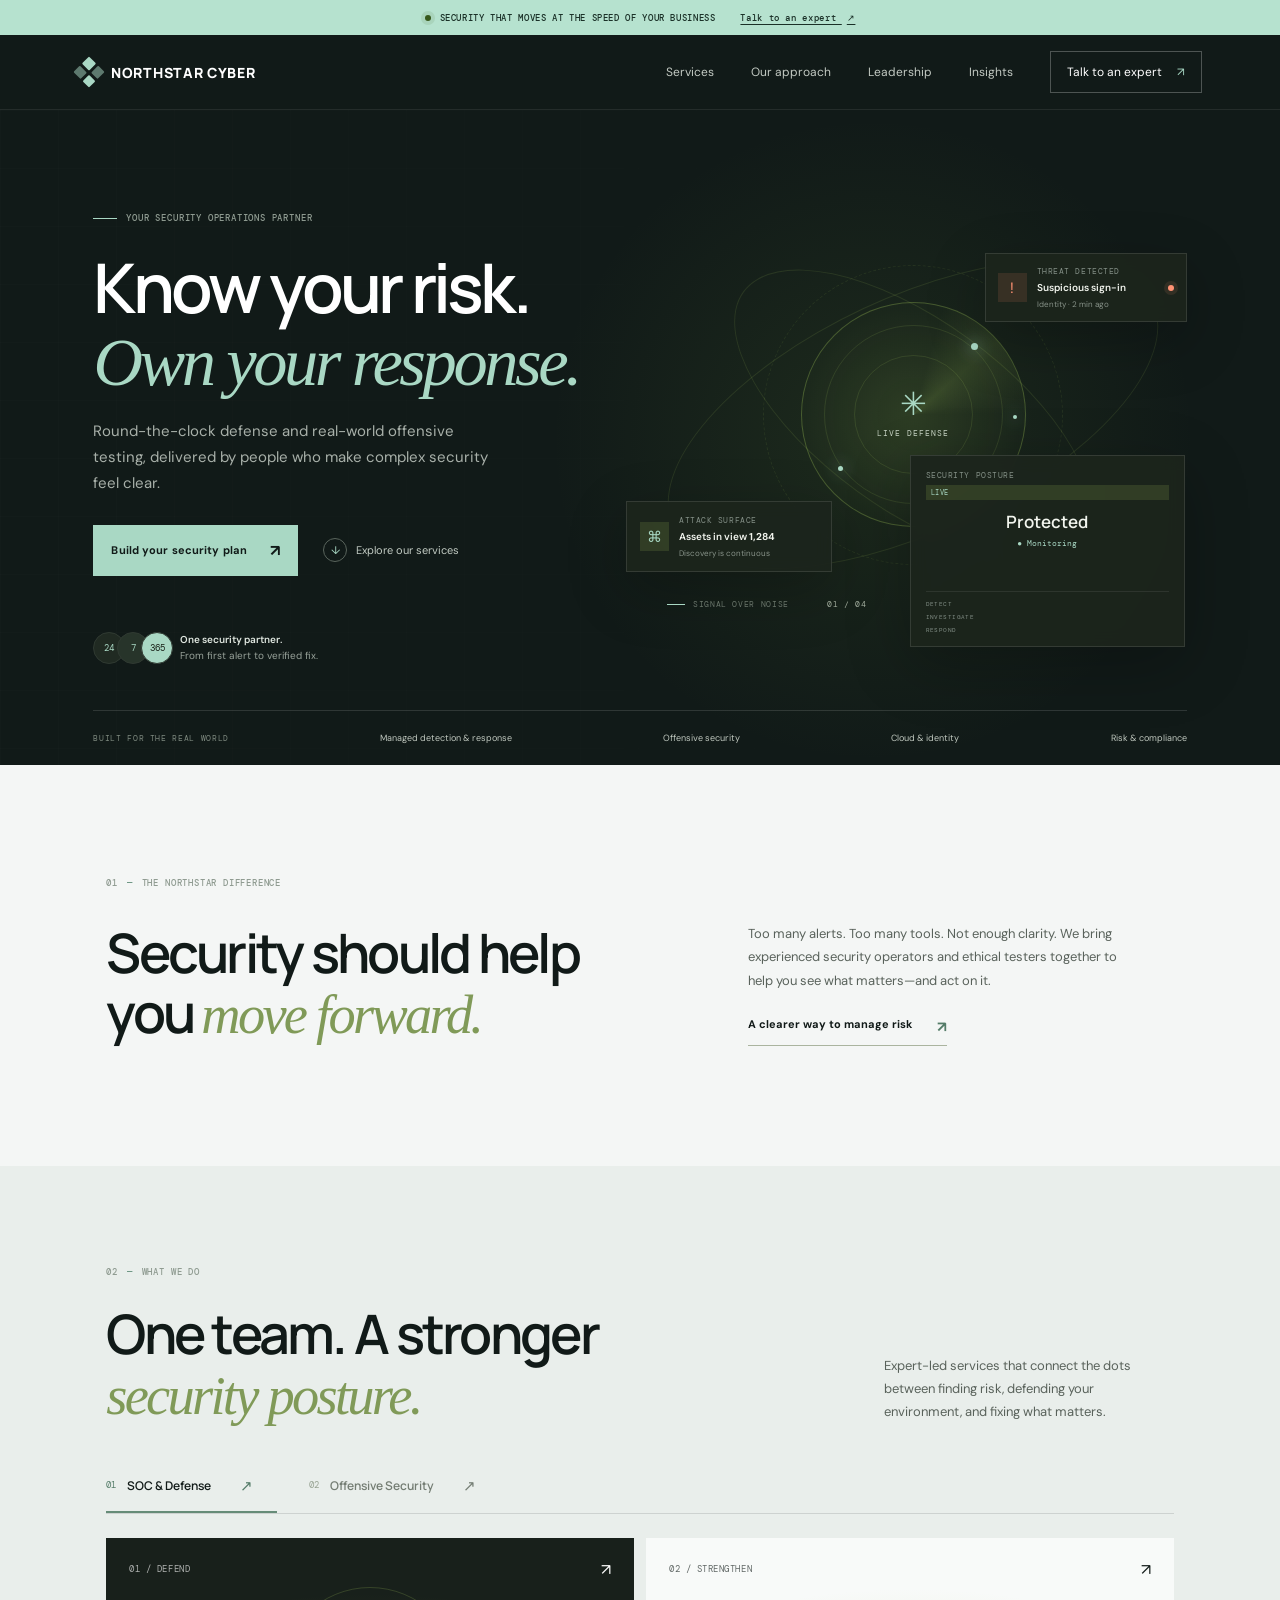
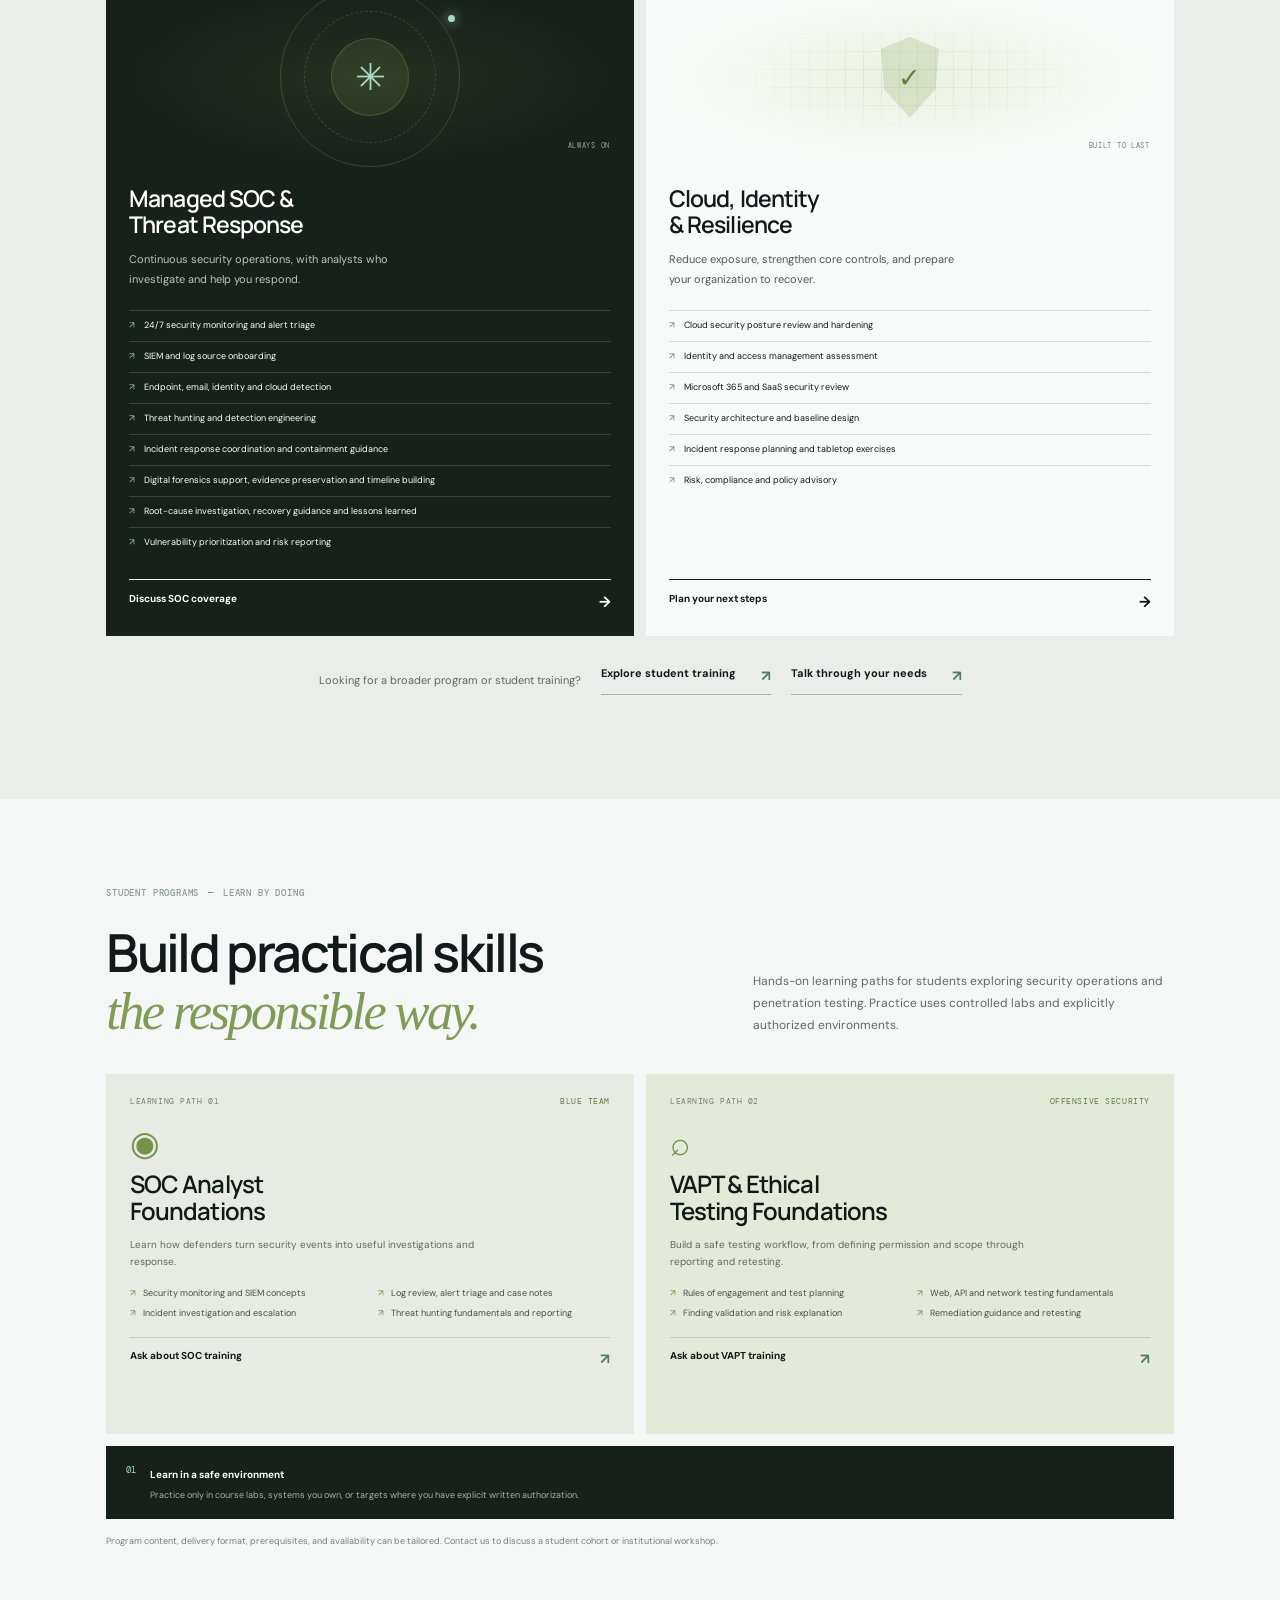
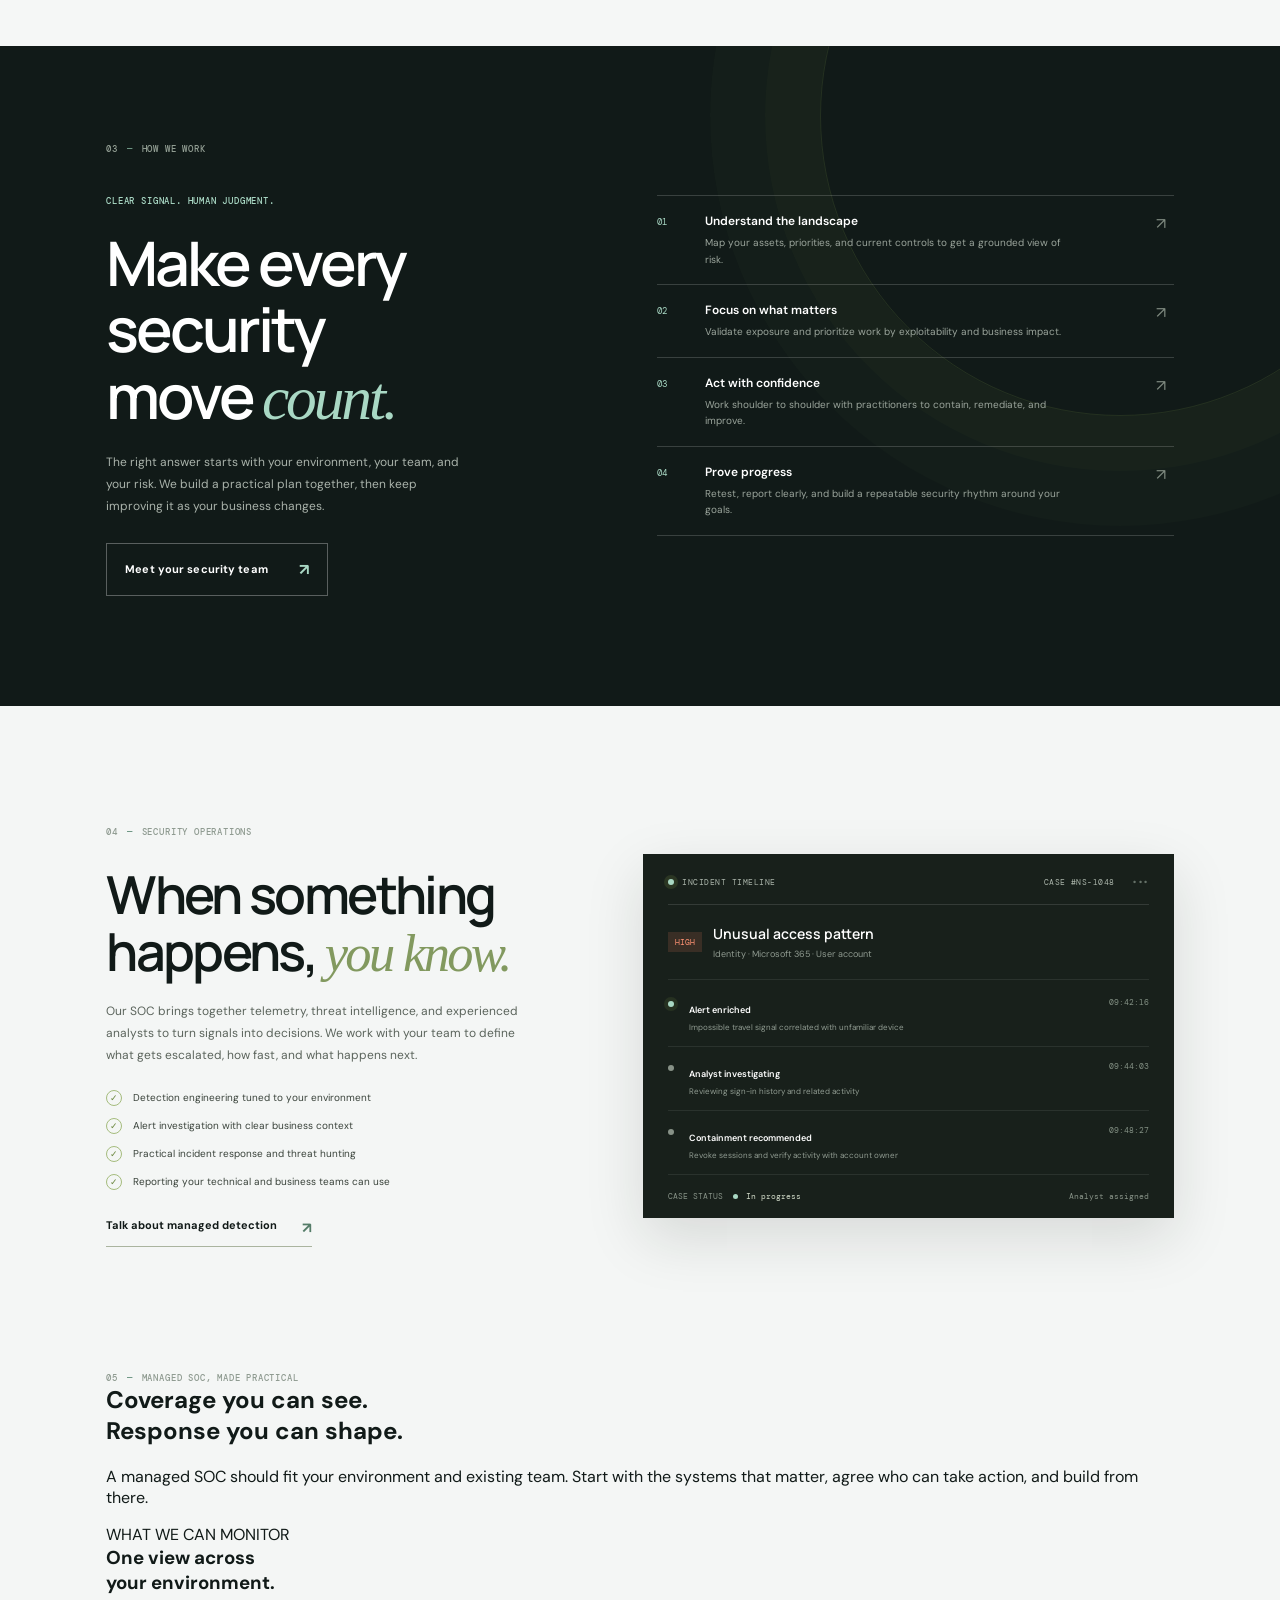
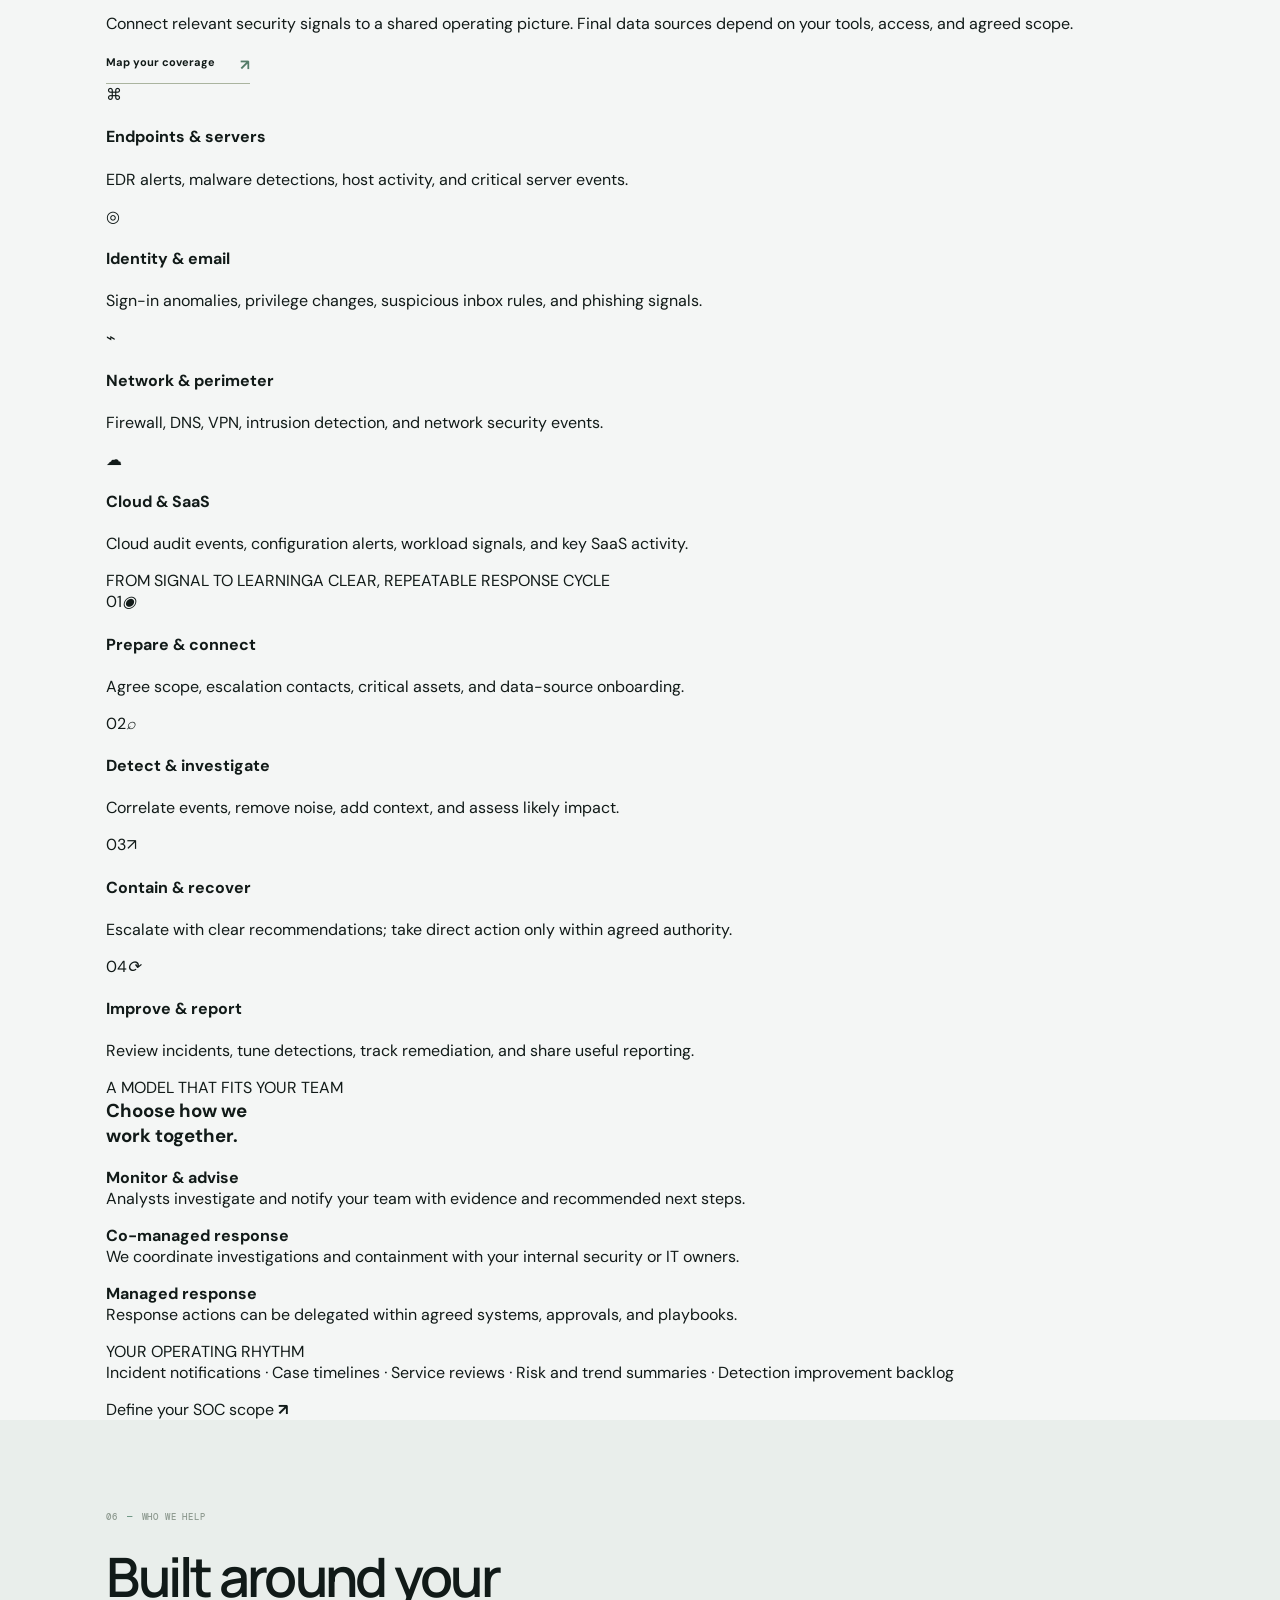
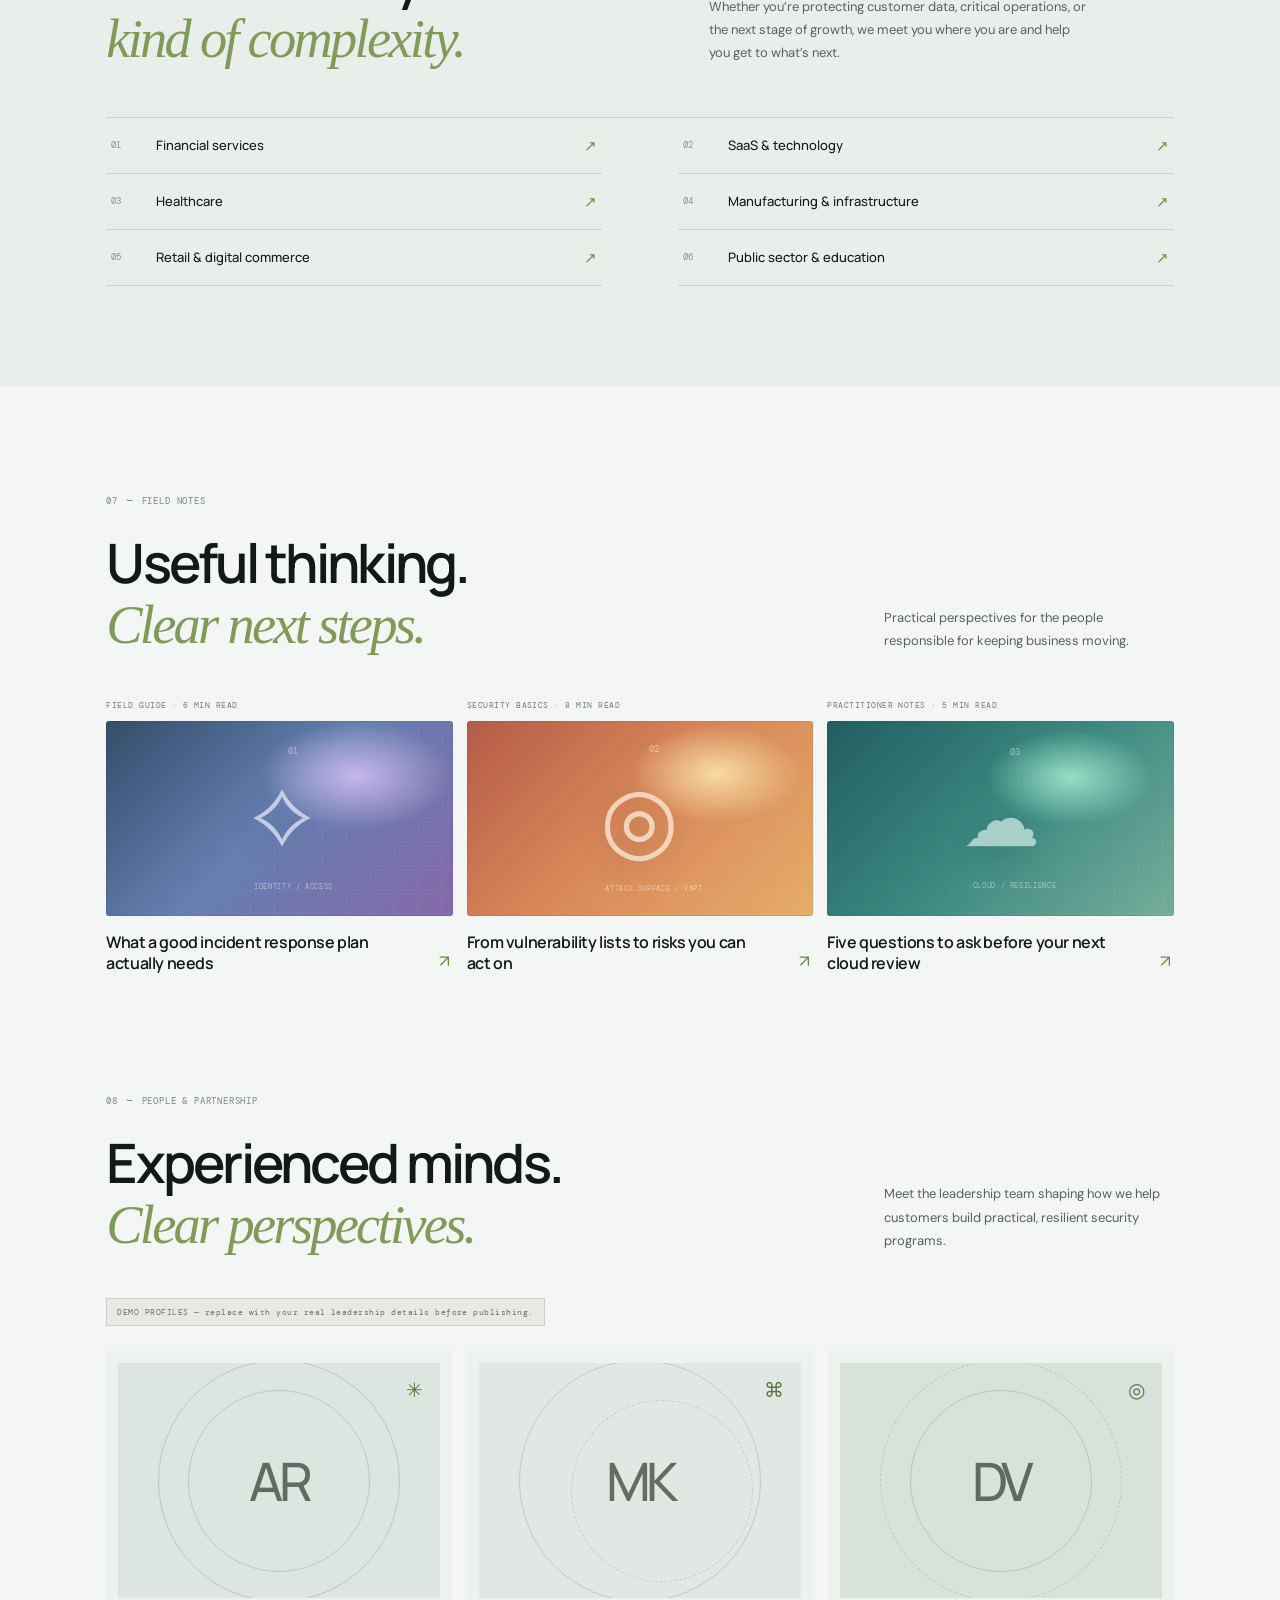
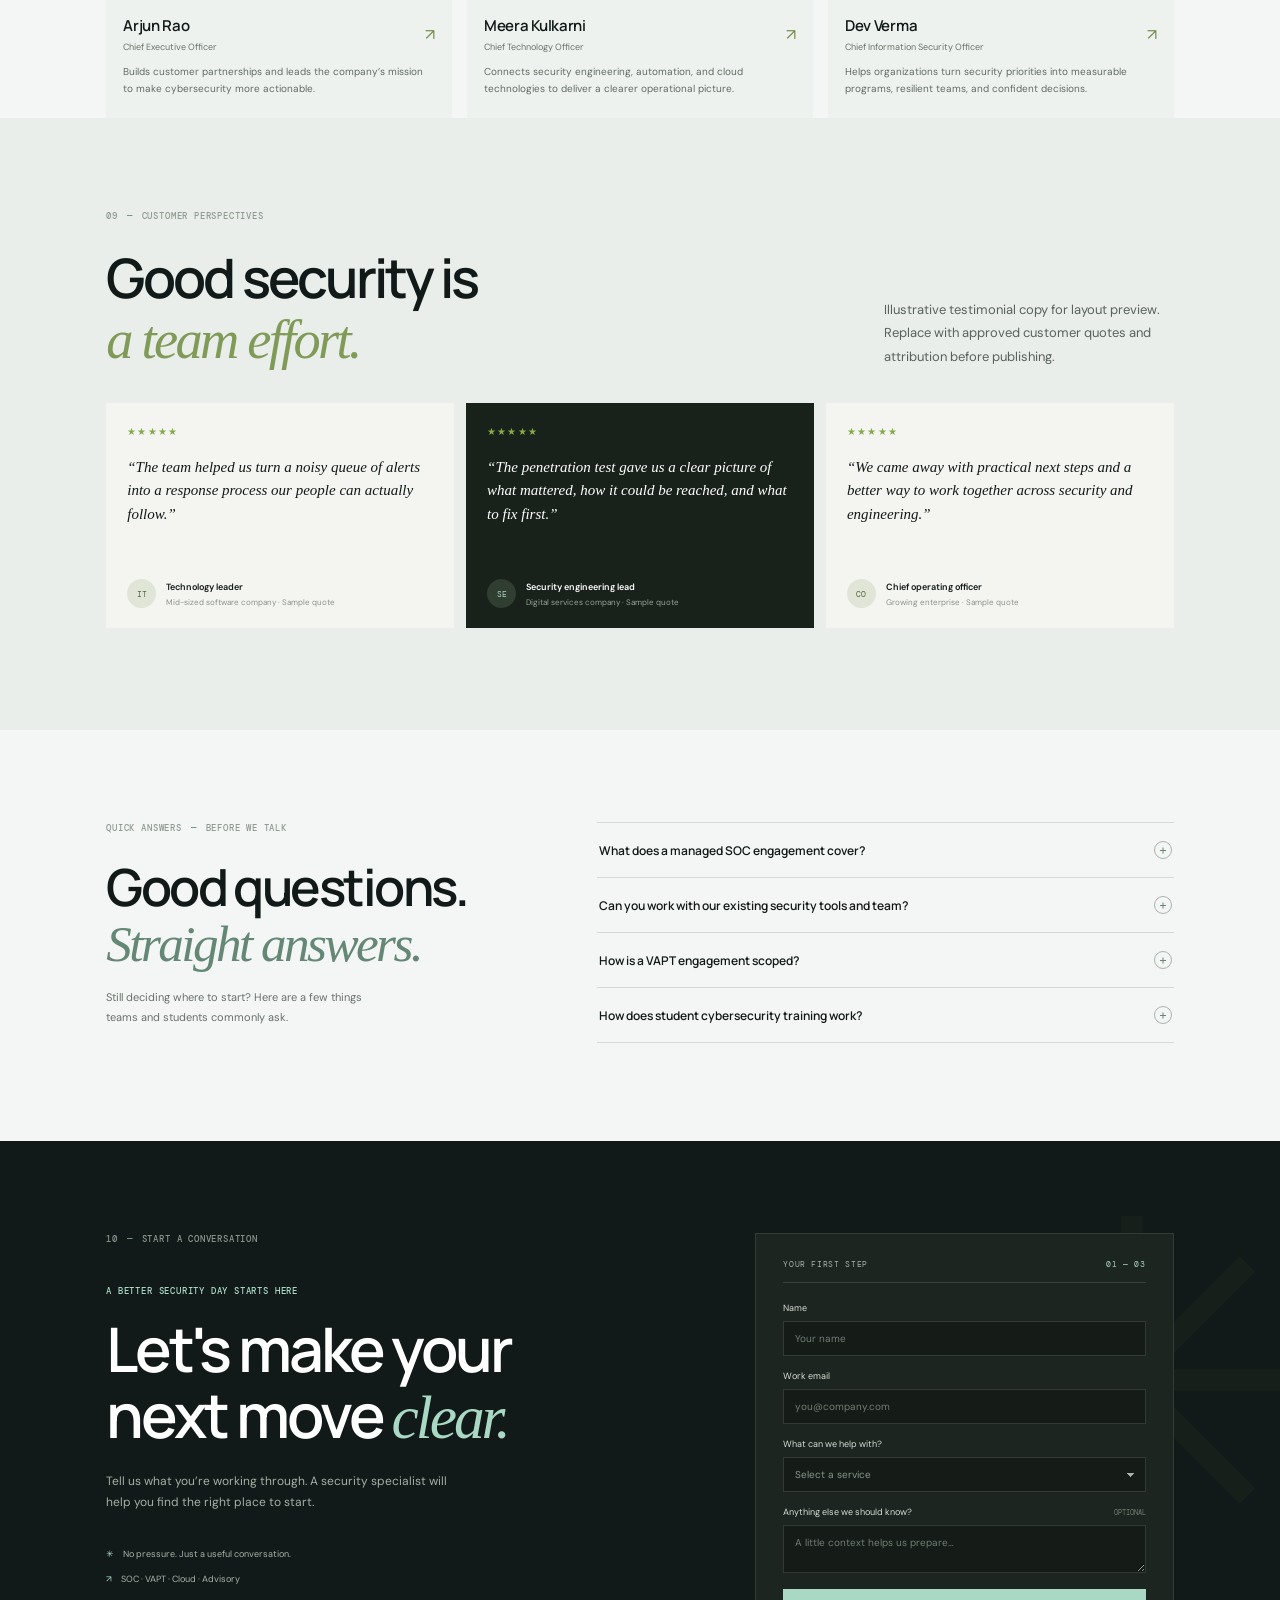
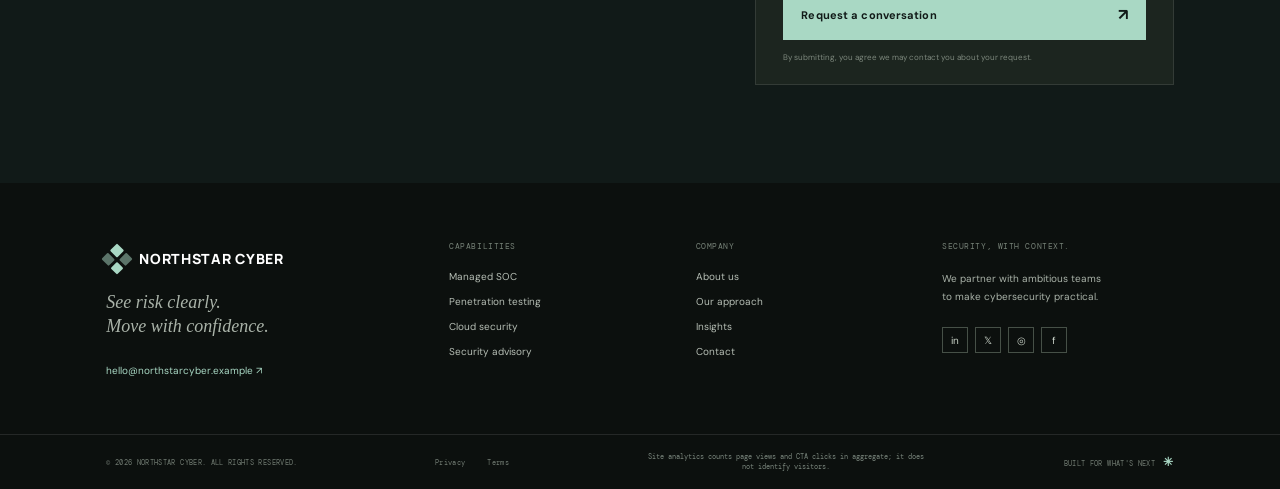
==== index.html @ 444f1671 "Add files via upload" ====
<!doctype html>
<html lang="en">
<head>
  <meta charset="utf-8" />
  <meta name="viewport" content="width=device-width, initial-scale=1" />
  <meta name="theme-color" content="#101513" />
  <meta name="description" content="Always-on security operations, expert-led penetration testing, and practical cyber resilience for ambitious teams." />
  <title>Northstar Cyber — See risk clearly. Move with confidence.</title>
  <link rel="preconnect" href="https://fonts.googleapis.com" />
  <link rel="preconnect" href="https://fonts.gstatic.com" crossorigin />
  <link href="https://fonts.googleapis.com/css2?family=DM+Mono:wght@400;500&family=DM+Sans:wght@400;500;600;700&family=Manrope:wght@400;500;600;700;800&display=swap" rel="stylesheet" />
  <link rel="stylesheet" href="styles.css" />
</head>
<body>
  <div class="announcement"><span class="pulse"></span> SECURITY THAT MOVES AT THE SPEED OF YOUR BUSINESS <a href="#contact">Talk to an expert <span>↗</span></a></div>
  <header class="site-header">
    <a class="brand" href="#top" aria-label="Northstar Cyber home"><span class="brand-mark"><i></i><i></i><i></i><i></i></span><span data-cms-brand>NORTHSTAR CYBER</span></a>
    <button class="menu-toggle" aria-label="Open navigation" aria-expanded="false"><span></span><span></span></button>
    <nav class="main-nav" aria-label="Main navigation">
      <a href="#services">Services</a><a href="#approach">Our approach</a><a href="#team">Leadership</a><a href="#insights">Insights</a>
      <a class="nav-cta" href="#contact">Talk to an expert <span>↗</span></a>
    </nav>
  </header>
  <main id="top">
    <section class="hero">
      <div class="hero-grid"></div><div class="hero-glow"></div>
      <div class="hero-copy">
        <p class="eyebrow"><span class="eyebrow-line"></span> YOUR SECURITY OPERATIONS PARTNER</p>
        <h1><span data-cms-line1>Know your risk.</span><br /><em data-cms-line2>Own your response.</em></h1>
        <p class="hero-lede" data-cms-hero-copy>Round-the-clock defense and real-world offensive testing, delivered by people who make complex security feel clear.</p>
        <div class="hero-actions"><a class="button button-lime" href="#contact">Build your security plan <span>↗</span></a><a class="text-link" href="#services"><span class="play">↓</span> Explore our services</a></div>
        <div class="hero-proof"><div class="proof-avatars"><span>24</span><span>7</span><span>365</span></div><p><b>One security partner.</b><br />From first alert to verified fix.</p></div>
      </div>
      <div class="hero-visual" aria-label="Illustration of a security operations dashboard">
        <div class="orbit orbit-one"></div><div class="orbit orbit-two"></div><div class="orbit orbit-three"></div>
        <div class="radar-core"><div class="radar-sweep"></div><div class="radar-center"><span class="north-star">✳</span><small>LIVE DEFENSE</small></div><i class="node node-a"></i><i class="node node-b"></i><i class="node node-c"></i></div>
        <div class="float-card alert-card"><span class="card-icon alert-icon">!</span><div><small>THREAT DETECTED</small><b>Suspicious sign-in</b><span class="muted">Identity · 2 min ago</span></div><span class="status-dot"></span></div>
        <div class="float-card asset-card"><span class="card-icon asset-icon">⌘</span><div><small>ATTACK SURFACE</small><b>Assets in view <strong>1,284</strong></b><span class="muted">Discovery is continuous</span></div></div>
        <div class="float-card monitor-card"><div class="monitor-top"><small>SECURITY POSTURE</small><span>LIVE</span></div><div class="monitor-score"><strong>Protected</strong><span>● Monitoring</span></div><div class="waveform"><i></i><i></i><i></i><i></i><i></i><i></i><i></i><i></i><i></i><i></i><i></i><i></i><i></i><i></i><i></i><i></i><i></i><i></i><i></i><i></i><i></i><i></i><i></i><i></i><i></i><i></i><i></i><i></i><i></i><i></i><i></i><i></i><i></i><i></i><i></i><i></i><i></i><i></i></div><div class="monitor-foot"><span>DETECT</span><span>INVESTIGATE</span><span>RESPOND</span></div></div>
        <div class="visual-label"><span class="label-line"></span> SIGNAL OVER NOISE <span>01 / 04</span></div>
      </div>
      <div class="hero-bottom"><span>BUILT FOR THE REAL WORLD</span><span>Managed detection & response</span><span>Offensive security</span><span>Cloud & identity</span><span>Risk & compliance</span></div>
    </section>
    <section class="intro section-wrap" id="about">
      <div class="section-index">01 <span>—</span> THE NORTHSTAR DIFFERENCE</div>
      <div class="intro-content"><h2>Security should help<br />you <span>move forward.</span></h2><div class="intro-text"><p>Too many alerts. Too many tools. Not enough clarity. We bring experienced security operators and ethical testers together to help you see what matters—and act on it.</p><a class="arrow-link" href="#approach">A clearer way to manage risk <span>↗</span></a></div></div>
    </section>
    <section class="services section-wrap" id="services">
      <div class="section-heading"><div><div class="section-index">02 <span>—</span> WHAT WE DO</div><h2>One team. A stronger<br /><span>security posture.</span></h2></div><p>Expert-led services that connect the dots between finding risk, defending your environment, and fixing what matters.</p></div>
      <div class="service-tabs" role="tablist" aria-label="Security service categories"><button class="service-tab is-active" id="tab-soc" type="button" role="tab" aria-selected="true" aria-controls="service-grid" data-service-tab="soc"><span>01</span> SOC &amp; Defense <b>↗</b></button><button class="service-tab" id="tab-offensive" type="button" role="tab" aria-selected="false" aria-controls="service-grid" data-service-tab="offensive"><span>02</span> Offensive Security <b>↗</b></button></div>
      <div class="service-grid" id="service-grid" role="tabpanel" aria-labelledby="tab-soc" data-active="soc">
        <article class="service-card service-dark" data-service-category="soc"><div class="service-top"><span class="service-num">01 / DEFEND</span><span class="service-arrow">↗</span></div><div class="service-art art-soc"><div class="art-ring ring1"></div><div class="art-ring ring2"></div><div class="art-ring ring3"></div><span class="art-cross">✳</span><span class="art-point"></span><span class="art-tag">ALWAYS ON</span></div><h3>Managed SOC &<br />Threat Response</h3><p data-cms-soc-summary>Continuous security operations, with analysts who investigate and help you respond.</p><ul class="service-list" id="soc-service-list"><li>24/7 security monitoring and alert triage</li><li>SIEM and log source onboarding</li><li>Endpoint, email, identity and cloud detection</li><li>Threat hunting and detection engineering</li><li>Incident response coordination and containment guidance</li><li>Digital forensics support, evidence preservation and timeline building</li><li>Root-cause investigation, recovery guidance and lessons learned</li><li>Vulnerability prioritization and risk reporting</li></ul><a href="#contact" class="card-link">Discuss SOC coverage <span>→</span></a></article>
        <article class="service-card service-lime" data-service-category="offensive"><div class="service-top"><span class="service-num">01 / CHALLENGE</span><span class="service-arrow">↗</span></div><div class="service-art art-vapt"><div class="target target1"></div><div class="target target2"></div><div class="target target3"></div><span class="scan-line"></span><span class="art-tag">PROVE THE PATH</span></div><h3>VAPT &<br />Offensive Security</h3><p>Find and validate exploitable weaknesses, then get clear remediation guidance.</p><ul class="service-list"><li>Web application and API penetration testing</li><li>Mobile application security testing</li><li>External and internal network testing</li><li>Cloud configuration and infrastructure testing</li><li>Red team and attack path exercises</li><li>Retesting and remediation validation</li></ul><a href="#contact" class="card-link">Scope a security test <span>→</span></a></article>
        <article class="service-card service-dark" data-service-category="offensive"><div class="service-top"><span class="service-num">02 / SIMULATE</span><span class="service-arrow">↗</span></div><div class="service-art art-soc"><div class="art-ring ring1"></div><div class="art-ring ring2"></div><div class="art-ring ring3"></div><span class="art-cross">⌕</span><span class="art-point"></span><span class="art-tag">FIND THE PATH</span></div><h3>Attack Surface &amp;<br />Adversary Simulation</h3><p>See what is exposed and test how an attacker could chain weaknesses across your environment.</p><ul class="service-list"><li>External attack surface discovery</li><li>Asset and exposure validation</li><li>Red team and adversary emulation exercises</li><li>Social engineering assessments by agreed scope</li><li>Attack path analysis and risk prioritization</li><li>Executive and technical readouts with retesting options</li></ul><a href="#contact" class="card-link">Plan an offensive engagement <span>→</span></a></article>
        <article class="service-card service-paper" data-service-category="soc"><div class="service-top"><span class="service-num">02 / STRENGTHEN</span><span class="service-arrow">↗</span></div><div class="service-art art-cloud"><div class="cloud-grid"></div><div class="shield-shape"><span>✓</span></div><span class="art-tag">BUILT TO LAST</span></div><h3>Cloud, Identity<br />& Resilience</h3><p>Reduce exposure, strengthen core controls, and prepare your organization to recover.</p><ul class="service-list"><li>Cloud security posture review and hardening</li><li>Identity and access management assessment</li><li>Microsoft 365 and SaaS security review</li><li>Security architecture and baseline design</li><li>Incident response planning and tabletop exercises</li><li>Risk, compliance and policy advisory</li></ul><a href="#contact" class="card-link">Plan your next steps <span>→</span></a></article>
      </div>
      <div class="services-more"><span>Looking for a broader program or student training?</span><a class="arrow-link" href="#training">Explore student training <span>↗</span></a><a class="arrow-link" href="#contact">Talk through your needs <span>↗</span></a></div>
    </section>
    <section class="student-training" id="training"><div class="section-wrap"><div class="training-heading"><div><div class="section-index">STUDENT PROGRAMS <span>—</span> LEARN BY DOING</div><h2>Build practical skills<br /><span>the responsible way.</span></h2></div><p data-cms-training-copy>Hands-on learning paths for students exploring security operations and penetration testing. Practice uses controlled labs and explicitly authorized environments.</p></div><div class="training-grid"><article class="training-card training-soc"><div class="training-kicker"><span>LEARNING PATH 01</span><b>BLUE TEAM</b></div><div class="training-symbol">◉</div><h3>SOC Analyst<br />Foundations</h3><p>Learn how defenders turn security events into useful investigations and response.</p><ul><li>Security monitoring and SIEM concepts</li><li>Log review, alert triage and case notes</li><li>Incident investigation and escalation</li><li>Threat hunting fundamentals and reporting</li></ul><a href="#contact" class="training-link">Ask about SOC training <span>↗</span></a></article><article class="training-card training-vapt"><div class="training-kicker"><span>LEARNING PATH 02</span><b>OFFENSIVE SECURITY</b></div><div class="training-symbol">⌕</div><h3>VAPT &amp; Ethical<br />Testing Foundations</h3><p>Build a safe testing workflow, from defining permission and scope through reporting and retesting.</p><ul><li>Rules of engagement and test planning</li><li>Web, API and network testing fundamentals</li><li>Finding validation and risk explanation</li><li>Remediation guidance and retesting</li></ul><a href="#contact" class="training-link">Ask about VAPT training <span>↗</span></a></article><div class="training-note"><span>01</span><div><b>Learn in a safe environment</b><p>Practice only in course labs, systems you own, or targets where you have explicit written authorization.</p></div></div></div><p class="training-disclaimer">Program content, delivery format, prerequisites, and availability can be tailored. Contact us to discuss a student cohort or institutional workshop.</p></div></section>
    <section class="approach" id="approach"><div class="approach-orb"></div><div class="approach-inner section-wrap"><div class="section-index">03 <span>—</span> HOW WE WORK</div><div class="approach-main"><div><p class="eyebrow eyebrow-lime">CLEAR SIGNAL. HUMAN JUDGMENT.</p><h2>Make every security<br />move <em>count.</em></h2><p class="approach-desc">The right answer starts with your environment, your team, and your risk. We build a practical plan together, then keep improving it as your business changes.</p><a class="button button-outline" href="#contact">Meet your security team <span>↗</span></a></div><div class="steps"><div class="step"><span>01</span><div><h3>Understand the landscape</h3><p>Map your assets, priorities, and current controls to get a grounded view of risk.</p></div><b>↗</b></div><div class="step"><span>02</span><div><h3>Focus on what matters</h3><p>Validate exposure and prioritize work by exploitability and business impact.</p></div><b>↗</b></div><div class="step"><span>03</span><div><h3>Act with confidence</h3><p>Work shoulder to shoulder with practitioners to contain, remediate, and improve.</p></div><b>↗</b></div><div class="step"><span>04</span><div><h3>Prove progress</h3><p>Retest, report clearly, and build a repeatable security rhythm around your goals.</p></div><b>↗</b></div></div></div></div></section>
    <section class="feature section-wrap"><div class="feature-copy"><div class="section-index">04 <span>—</span> SECURITY OPERATIONS</div><h2>When something<br />happens, <span>you know.</span></h2><p>Our SOC brings together telemetry, threat intelligence, and experienced analysts to turn signals into decisions. We work with your team to define what gets escalated, how fast, and what happens next.</p><ul class="check-list"><li><span>✓</span> Detection engineering tuned to your environment</li><li><span>✓</span> Alert investigation with clear business context</li><li><span>✓</span> Practical incident response and threat hunting</li><li><span>✓</span> Reporting your technical and business teams can use</li></ul><a class="arrow-link" href="#contact">Talk about managed detection <span>↗</span></a></div><div class="feature-panel"><div class="panel-header"><span><i class="live-dot"></i> INCIDENT TIMELINE</span><span>CASE #NS-1048 <b>•••</b></span></div><div class="incident-title"><span class="severity">HIGH</span><div><h3>Unusual access pattern</h3><p>Identity · Microsoft 365 · User account</p></div></div><div class="timeline"><div class="timeline-item"><span class="timeline-dot lime-dot"></span><div><b>Alert enriched</b><p>Impossible travel signal correlated with unfamiliar device</p></div><time>09:42:16</time></div><div class="timeline-item"><span class="timeline-dot"></span><div><b>Analyst investigating</b><p>Reviewing sign-in history and related activity</p></div><time>09:44:03</time></div><div class="timeline-item"><span class="timeline-dot"></span><div><b>Containment recommended</b><p>Revoke sessions and verify activity with account owner</p></div><time>09:48:27</time></div></div><div class="panel-footer"><span>CASE STATUS</span><b><i class="live-dot"></i> In progress</b><span class="panel-footer-right">Analyst assigned</span></div></div></section>
    <section class="soc-detail" id="managed-soc"><div class="section-wrap"><div class="soc-detail-head"><div><div class="section-index">05 <span>—</span> MANAGED SOC, MADE PRACTICAL</div><h2>Coverage you can see.<br /><span>Response you can shape.</span></h2></div><p>A managed SOC should fit your environment and existing team. Start with the systems that matter, agree who can take action, and build from there.</p></div>
      <div class="soc-coverage"><div class="coverage-intro"><span class="micro-label">WHAT WE CAN MONITOR</span><h3>One view across<br />your environment.</h3><p>Connect relevant security signals to a shared operating picture. Final data sources depend on your tools, access, and agreed scope.</p><a href="#contact" class="arrow-link">Map your coverage <span>↗</span></a></div><div class="coverage-grid"><article><span class="coverage-icon">⌘</span><h4>Endpoints & servers</h4><p>EDR alerts, malware detections, host activity, and critical server events.</p></article><article><span class="coverage-icon">◎</span><h4>Identity & email</h4><p>Sign-in anomalies, privilege changes, suspicious inbox rules, and phishing signals.</p></article><article><span class="coverage-icon">⌁</span><h4>Network & perimeter</h4><p>Firewall, DNS, VPN, intrusion detection, and network security events.</p></article><article><span class="coverage-icon">☁</span><h4>Cloud & SaaS</h4><p>Cloud audit events, configuration alerts, workload signals, and key SaaS activity.</p></article></div></div>
      <div class="soc-lifecycle"><div class="lifecycle-heading"><span class="micro-label">FROM SIGNAL TO LEARNING</span><span class="lifecycle-caption">A CLEAR, REPEATABLE RESPONSE CYCLE</span></div><div class="lifecycle-steps"><article><span>01</span><i>◉</i><h4>Prepare & connect</h4><p>Agree scope, escalation contacts, critical assets, and data-source onboarding.</p></article><article><span>02</span><i>⌕</i><h4>Detect & investigate</h4><p>Correlate events, remove noise, add context, and assess likely impact.</p></article><article><span>03</span><i>↗</i><h4>Contain & recover</h4><p>Escalate with clear recommendations; take direct action only within agreed authority.</p></article><article><span>04</span><i>⟳</i><h4>Improve & report</h4><p>Review incidents, tune detections, track remediation, and share useful reporting.</p></article></div></div>
      <div class="soc-engagement"><div><span class="micro-label">A MODEL THAT FITS YOUR TEAM</span><h3>Choose how we<br />work together.</h3></div><div class="engagement-options"><article><b>Monitor & advise</b><p>Analysts investigate and notify your team with evidence and recommended next steps.</p></article><article><b>Co-managed response</b><p>We coordinate investigations and containment with your internal security or IT owners.</p></article><article><b>Managed response</b><p>Response actions can be delegated within agreed systems, approvals, and playbooks.</p></article></div></div>
      <div class="soc-deliverables"><span>YOUR OPERATING RHYTHM</span><p>Incident notifications <i>·</i> Case timelines <i>·</i> Service reviews <i>·</i> Risk and trend summaries <i>·</i> Detection improvement backlog</p><a href="#contact">Define your SOC scope <b>↗</b></a></div>
    </div></section>
    <section class="industries"><div class="section-wrap industries-inner"><div><div class="section-index">06 <span>—</span> WHO WE HELP</div><h2>Built around your<br /><span>kind of complexity.</span></h2></div><p>Whether you’re protecting customer data, critical operations, or the next stage of growth, we meet you where you are and help you get to what’s next.</p><div class="industry-list"><div><span>01</span> Financial services <b>↗</b></div><div><span>02</span> SaaS & technology <b>↗</b></div><div><span>03</span> Healthcare <b>↗</b></div><div><span>04</span> Manufacturing & infrastructure <b>↗</b></div><div><span>05</span> Retail & digital commerce <b>↗</b></div><div><span>06</span> Public sector & education <b>↗</b></div></div></div></section>
    <section class="insights section-wrap" id="insights"><div class="section-heading"><div><div class="section-index">07 <span>—</span> FIELD NOTES</div><h2>Useful thinking.<br /><span>Clear next steps.</span></h2></div><p>Practical perspectives for the people responsible for keeping business moving.</p></div><div class="insight-grid"><a href="#contact" class="insight-card"><span class="insight-type">FIELD GUIDE · 6 MIN READ</span><div class="insight-visual visual-one"><span>01</span><div class="visual-lock">⌑</div><small>IDENTITY / ACCESS</small></div><h3>What a good incident response plan actually needs</h3><span class="insight-arrow">↗</span></a><a href="#contact" class="insight-card"><span class="insight-type">SECURITY BASICS · 8 MIN READ</span><div class="insight-visual visual-two"><span>02</span><div class="visual-eye">◎</div><small>ATTACK SURFACE / VAPT</small></div><h3>From vulnerability lists to risks you can act on</h3><span class="insight-arrow">↗</span></a><a href="#contact" class="insight-card"><span class="insight-type">PRACTITIONER NOTES · 5 MIN READ</span><div class="insight-visual visual-three"><span>03</span><div class="visual-cloud">☁</div><small>CLOUD / RESILIENCE</small></div><h3>Five questions to ask before your next cloud review</h3><span class="insight-arrow">↗</span></a></div></section>
    <section class="trust section-wrap" id="team"><div class="section-heading"><div><div class="section-index">08 <span>—</span> PEOPLE & PARTNERSHIP</div><h2>Experienced minds.<br /><span>Clear perspectives.</span></h2></div><p>Meet the leadership team shaping how we help customers build practical, resilient security programs.</p></div><p class="sample-note">DEMO PROFILES — replace with your real leadership details before publishing.</p><div class="team-grid"><article class="team-card"><div class="team-portrait portrait-ceo"><span>AR</span><i>✳</i></div><div class="team-meta"><div><h3>Arjun Rao</h3><p>Chief Executive Officer</p></div><a href="#contact" aria-label="Contact Arjun">↗</a></div><p class="team-bio">Builds customer partnerships and leads the company’s mission to make cybersecurity more actionable.</p></article><article class="team-card"><div class="team-portrait portrait-cto"><span>MK</span><i>⌘</i></div><div class="team-meta"><div><h3>Meera Kulkarni</h3><p>Chief Technology Officer</p></div><a href="#contact" aria-label="Contact Meera">↗</a></div><p class="team-bio">Connects security engineering, automation, and cloud technologies to deliver a clearer operational picture.</p></article><article class="team-card"><div class="team-portrait portrait-ciso"><span>DV</span><i>◎</i></div><div class="team-meta"><div><h3>Dev Verma</h3><p>Chief Information Security Officer</p></div><a href="#contact" aria-label="Contact Dev">↗</a></div><p class="team-bio">Helps organizations turn security priorities into measurable programs, resilient teams, and confident decisions.</p></article></div></section>
    <section class="testimonials"><div class="section-wrap"><div class="section-heading"><div><div class="section-index">09 <span>—</span> CUSTOMER PERSPECTIVES</div><h2>Good security is<br /><span>a team effort.</span></h2></div><p>Illustrative testimonial copy for layout preview. Replace with approved customer quotes and attribution before publishing.</p></div><div class="testimonial-grid"><article class="quote-card"><div class="quote-stars">★★★★★</div><blockquote>“The team helped us turn a noisy queue of alerts into a response process our people can actually follow.”</blockquote><div class="quote-person"><span>IT</span><div><b>Technology leader</b><small>Mid-sized software company · Sample quote</small></div></div></article><article class="quote-card quote-featured"><div class="quote-stars">★★★★★</div><blockquote>“The penetration test gave us a clear picture of what mattered, how it could be reached, and what to fix first.”</blockquote><div class="quote-person"><span>SE</span><div><b>Security engineering lead</b><small>Digital services company · Sample quote</small></div></div></article><article class="quote-card"><div class="quote-stars">★★★★★</div><blockquote>“We came away with practical next steps and a better way to work together across security and engineering.”</blockquote><div class="quote-person"><span>CO</span><div><b>Chief operating officer</b><small>Growing enterprise · Sample quote</small></div></div></article></div></div></section>
    <section class="faq section-wrap" id="faq"><div class="faq-heading"><div><div class="section-index">QUICK ANSWERS <span>—</span> BEFORE WE TALK</div><h2>Good questions.<br /><span>Straight answers.</span></h2></div><p>Still deciding where to start? Here are a few things teams and students commonly ask.</p></div><div class="faq-list"><details class="faq-item"><summary>What does a managed SOC engagement cover?<span class="faq-plus"></span></summary><p>Coverage can include monitoring and alert triage, investigation, threat hunting, incident coordination, reporting, and ongoing detection improvement. The data sources, hours, response authority, and service levels are agreed during scoping.</p></details><details class="faq-item"><summary>Can you work with our existing security tools and team?<span class="faq-plus"></span></summary><p>Yes. We start by understanding your current tools, workflows, and team responsibilities, then agree the integrations and handoffs that make sense for your environment.</p></details><details class="faq-item"><summary>How is a VAPT engagement scoped?<span class="faq-plus"></span></summary><p>We define the assets, testing window, rules of engagement, and points of contact before testing begins. Findings are documented with impact and remediation guidance; retesting can be included by agreement.</p></details><details class="faq-item"><summary>How does student cybersecurity training work?<span class="faq-plus"></span></summary><p>Training can be tailored around SOC analyst foundations or ethical VAPT, with guided practice in controlled labs. Cohort size, prerequisites, schedule, and delivery format are discussed before a program is confirmed.</p></details></div></section>
    <section class="contact" id="contact"><div class="contact-grid"></div><div class="contact-inner section-wrap"><div class="contact-copy"><div class="section-index">10 <span>—</span> START A CONVERSATION</div><p class="eyebrow eyebrow-lime">A BETTER SECURITY DAY STARTS HERE</p><h2>Let's make your<br />next move <em>clear.</em></h2><p>Tell us what you’re working through. A security specialist will help you find the right place to start.</p><div class="contact-details"><span><i>✳</i> No pressure. Just a useful conversation.</span><span><i>↗</i> SOC · VAPT · Cloud · Advisory</span></div></div><form class="contact-form" id="contact-form"><div class="form-heading"><span>YOUR FIRST STEP</span><span>01 — 03</span></div><label>Name<input type="text" name="name" placeholder="Your name" required /></label><label>Work email<input type="email" name="email" placeholder="you@company.com" required /></label><label>What can we help with?<select name="service" required><option value="" disabled selected>Select a service</option><option>Managed SOC & threat response</option><option>Penetration testing / VAPT</option><option>Cloud and identity security</option><option>Security strategy or compliance</option><option>Incident response and digital forensics</option><option>Student training: SOC analyst foundations</option><option>Student training: VAPT and ethical testing</option><option>Something else</option></select></label><label>Anything else we should know? <span class="optional">OPTIONAL</span><textarea name="message" rows="2" placeholder="A little context helps us prepare…"></textarea></label><button class="button button-lime form-submit" type="submit">Request a conversation <span>↗</span></button><p class="form-note" id="form-note">By submitting, you agree we may contact you about your request.</p></form></div></section>
  </main>
  <footer class="footer"><div class="footer-main section-wrap"><div class="footer-brand"><a class="brand" href="#top"><span class="brand-mark"><i></i><i></i><i></i><i></i></span><span data-cms-brand>NORTHSTAR CYBER</span></a><p>See risk clearly.<br />Move with confidence.</p><a class="footer-email" data-cms-contact-link href="mailto:hello@northstarcyber.example">hello@northstarcyber.example ↗</a></div><div class="footer-col"><span>CAPABILITIES</span><a href="#services">Managed SOC</a><a href="#services">Penetration testing</a><a href="#services">Cloud security</a><a href="#services">Security advisory</a></div><div class="footer-col"><span>COMPANY</span><a href="#about">About us</a><a href="#approach">Our approach</a><a href="#insights">Insights</a><a href="#contact">Contact</a></div><div class="footer-col footer-location"><span>SECURITY, WITH CONTEXT.</span><p>We partner with ambitious teams<br />to make cybersecurity practical.</p><div class="social-links"><a href="https://www.linkedin.com/" target="_blank" rel="noopener noreferrer" aria-label="LinkedIn">in</a><a href="https://x.com/" target="_blank" rel="noopener noreferrer" aria-label="X">𝕏</a><a href="https://www.instagram.com/" target="_blank" rel="noopener noreferrer" aria-label="Instagram">◎</a><a href="https://www.facebook.com/" target="_blank" rel="noopener noreferrer" aria-label="Facebook">f</a></div></div></div><div class="footer-bottom section-wrap"><span>© 2026 NORTHSTAR CYBER. ALL RIGHTS RESERVED.</span><div><a href="#contact">Privacy</a><a href="#contact">Terms</a></div><span class="analytics-note">Site analytics counts page views and CTA clicks in aggregate; it does not identify visitors.</span><span>BUILT FOR WHAT'S NEXT <b>✳</b></span></div></footer>
  <script src="script.js"></script>
</body>
</html>
---- styles.css ----
:root{--ink:#101513;--ink2:#171e1a;--paper:#f3f4ef;--white:#fff;--lime:#c8f36a;--lime2:#a8d64b;--muted:#9ba49d;--line:rgba(255,255,255,.12);--darkline:rgba(16,21,19,.13);--serif:Georgia,'Times New Roman',serif;--sans:'DM Sans',sans-serif;--display:'Manrope',sans-serif;--mono:'DM Mono',monospace}*{box-sizing:border-box}html{scroll-behavior:smooth;scroll-padding-top:85px}body{margin:0;background:var(--paper);color:var(--ink);font-family:var(--sans);-webkit-font-smoothing:antialiased}a{color:inherit;text-decoration:none}button,input,select,textarea{font:inherit}.announcement{height:35px;background:var(--lime);display:flex;align-items:center;justify-content:center;gap:9px;font:500 9px var(--mono);letter-spacing:.07em;color:#27311e}.announcement a{margin-left:16px;text-decoration:underline;text-underline-offset:3px}.announcement a span{margin-left:5px}.pulse,.live-dot,.status-dot{width:6px;height:6px;border-radius:50%;display:inline-block;background:#36581b;box-shadow:0 0 0 4px rgba(54,88,27,.1)}.site-header{height:75px;background:var(--ink);display:flex;align-items:center;justify-content:space-between;padding:0 6.1%;color:white;position:sticky;top:0;z-index:20;border-bottom:1px solid rgba(255,255,255,.08)}.brand{display:inline-flex;gap:11px;align-items:center;font:800 14px var(--display);letter-spacing:.05em}.brand-light{font-weight:500;color:#aeb6ae}.brand-mark{width:22px;height:22px;display:grid;grid-template-columns:1fr 1fr;gap:3px;transform:rotate(45deg)}.brand-mark i{display:block;background:var(--lime);border-radius:1px}.brand-mark i:nth-child(2),.brand-mark i:nth-child(3){opacity:.5}.main-nav{display:flex;align-items:center;gap:37px;font-size:12px;color:#c3cac3}.main-nav>a:hover{color:var(--lime)}.nav-cta{border:1px solid rgba(255,255,255,.25);padding:12px 16px;color:#fff}.nav-cta span{color:var(--lime);margin-left:12px}.menu-toggle{display:none;background:none;border:0}.hero{min-height:655px;background:var(--ink);color:#fff;position:relative;overflow:hidden;padding:86px 7.3% 0;display:grid;grid-template-columns:1fr 1fr;isolation:isolate}.hero-grid,.contact-grid{position:absolute;inset:0;z-index:-2;opacity:.3;background-image:linear-gradient(rgba(255,255,255,.035) 1px,transparent 1px),linear-gradient(90deg,rgba(255,255,255,.035) 1px,transparent 1px);background-size:58px 58px;mask-image:linear-gradient(90deg,black,transparent 80%)}.hero-glow{position:absolute;width:660px;height:660px;background:radial-gradient(circle,rgba(114,155,61,.13),transparent 69%);right:6%;top:0;z-index:-1}.hero-copy{padding-top:16px;position:relative;z-index:2}.eyebrow,.section-index{font:500 9px var(--mono);letter-spacing:.09em;color:#8f9b91}.eyebrow{display:flex;align-items:center;gap:9px}.eyebrow-line{width:24px;height:1px;background:var(--lime)}h1,h2,h3,p{margin-top:0}.hero h1{font:600 clamp(48px,5.35vw,76px)/1.05 var(--display);letter-spacing:-.055em;margin:28px 0 19px}.hero h1 em,.approach h2 em,.contact h2 em{font-family:var(--serif);font-weight:400;color:var(--lime);letter-spacing:-.05em}.hero-lede{font-size:15px;line-height:1.75;color:#a8b0a9;max-width:410px;margin-bottom:28px}.hero-actions{display:flex;align-items:center;gap:25px}.button{font-size:11px;font-weight:700;letter-spacing:.01em;display:inline-flex;justify-content:space-between;align-items:center;padding:15px 18px;min-width:205px;border:0;cursor:pointer;transition:transform .2s,background .2s}.button:hover{transform:translateY(-2px)}.button-lime{background:var(--lime);color:var(--ink)}.button-lime:hover{background:#d8ff8a}.button span{font-size:16px}.text-link{font-size:11px;color:#c2cbc3;display:flex;align-items:center;gap:9px}.play{width:24px;height:24px;border:1px solid #5a655d;border-radius:50%;display:grid;place-items:center;color:var(--lime)}.hero-proof{display:flex;align-items:center;gap:15px;margin-top:56px}.proof-avatars{display:flex;align-items:center}.proof-avatars span{border:1px solid #303a32;background:#202a22;border-radius:100px;color:var(--lime);font:9px var(--mono);width:32px;height:32px;display:grid;place-items:center;margin-right:-8px}.proof-avatars span:nth-child(2){background:#27342a}.proof-avatars span:nth-child(3){background:var(--lime);color:#182017}.hero-proof p{font-size:10px;line-height:1.55;color:#98a29a;margin:0}.hero-proof b{color:#e1e8e1;font-weight:600}.hero-visual{height:465px;position:relative;display:flex;align-items:center;justify-content:center;margin-top:-14px}.orbit{position:absolute;border:1px solid rgba(200,243,106,.1);border-radius:50%;transform:rotate(-25deg)}.orbit-one{width:530px;height:235px}.orbit-two{width:420px;height:190px;transform:rotate(36deg)}.orbit-three{width:300px;height:300px;border-style:dashed;opacity:.8}.radar-core{width:225px;height:225px;position:relative;border:1px solid rgba(200,243,106,.25);border-radius:50%;display:grid;place-items:center;background:radial-gradient(circle,rgba(200,243,106,.1),rgba(200,243,106,.015) 68%)}.radar-core:before,.radar-core:after{content:"";position:absolute;border-radius:50%;border:1px solid rgba(200,243,106,.11)}.radar-core:before{inset:22px}.radar-core:after{inset:52px}.radar-sweep{position:absolute;inset:0;border-radius:50%;background:conic-gradient(from 15deg,transparent 0deg,rgba(200,243,106,.1) 34deg,transparent 75deg);animation:spin 9s linear infinite}@keyframes spin{to{transform:rotate(360deg)}}.radar-center{text-align:center;position:relative;z-index:1}.north-star{display:block;color:var(--lime);font-size:32px;line-height:1}.radar-center small{font:8px var(--mono);letter-spacing:.13em;color:#c7d3c4}.node{position:absolute;width:7px;height:7px;border-radius:50%;background:var(--lime);box-shadow:0 0 16px var(--lime)}.node-a{top:40px;right:47px}.node-b{bottom:55px;left:36px;width:5px;height:5px}.node-c{top:112px;right:8px;width:4px;height:4px}.float-card{position:absolute;background:rgba(28,37,29,.93);border:1px solid rgba(255,255,255,.11);box-shadow:0 18px 60px rgba(0,0,0,.24);backdrop-filter:blur(8px);display:flex;align-items:center;color:#f2f5ee}.float-card>div{display:flex;flex-direction:column;gap:5px}.float-card small,.monitor-top,.monitor-foot{font:8px var(--mono);letter-spacing:.07em;color:#849087}.float-card b{font-size:10px;font-weight:600}.float-card .muted{font-size:8px;color:#89948a}.alert-card{top:71px;right:0;padding:12px;width:202px;gap:10px}.asset-card{bottom:75px;left:-14px;padding:13px;width:206px;gap:10px}.card-icon{width:29px;height:29px;display:grid;place-items:center;font-size:15px}.alert-icon{background:rgba(255,132,102,.12);color:#ff9273}.asset-icon{background:rgba(200,243,106,.12);color:var(--lime)}.status-dot{margin-left:auto;background:#ff9273;box-shadow:0 0 0 4px rgba(255,146,115,.1)}.monitor-card{width:275px;bottom:0;right:2px;display:block;padding:14px 15px 12px}.monitor-top,.monitor-foot{display:flex;justify-content:space-between}.monitor-top span{font-size:7px;background:rgba(200,243,106,.12);padding:3px 5px;color:var(--lime)}.monitor-score{display:flex;justify-content:space-between;align-items:center;margin:10px 0 11px}.monitor-score strong{font:600 17px var(--display)}.monitor-score span{font:8px var(--mono);color:var(--lime)}.waveform{height:33px;display:flex;align-items:center;gap:3px;overflow:hidden;border-bottom:1px solid rgba(255,255,255,.08)}.waveform i{width:4px;height:var(--h,12px);background:rgba(200,243,106,.7);display:block;border-radius:2px}.waveform i:nth-child(3n){--h:24px;opacity:.45}.waveform i:nth-child(4n){--h:18px}.waveform i:nth-child(5n){--h:28px}.waveform i:nth-child(7n){--h:9px}.monitor-foot{padding-top:8px;font-size:6px}.visual-label{position:absolute;bottom:38px;left:27px;font:8px var(--mono);letter-spacing:.08em;color:#69756a;display:flex;align-items:center;gap:8px}.visual-label span:last-child{margin-left:30px;color:#a2ad9e}.label-line{width:18px;height:1px;background:var(--lime)}.hero-bottom{position:absolute;bottom:0;left:7.3%;right:7.3%;height:55px;border-top:1px solid rgba(255,255,255,.13);display:flex;align-items:center;justify-content:space-between;color:#c0c8bf;font-size:9px}.hero-bottom span:first-child{font:8px var(--mono);color:#7e897f;letter-spacing:.08em}.section-wrap{padding-left:8.3%;padding-right:8.3%}.section-index{display:flex;gap:9px;align-items:center}.section-index span{color:var(--lime2)}.intro{padding-top:112px;padding-bottom:120px}.intro-content{display:grid;grid-template-columns:1.1fr .9fr;align-items:end;padding-top:33px}.intro h2,.section-heading h2,.industries h2{font:600 clamp(38px,4.25vw,57px)/1.1 var(--display);letter-spacing:-.05em;margin:0}.intro h2 span,.section-heading h2 span,.industries h2 span{font-family:var(--serif);font-weight:400;font-style:italic;color:#809a58}.intro-text{padding-left:55px;max-width:435px}.intro-text p,.section-heading>p,.industries-inner>p{font-size:13px;line-height:1.8;color:#59625b;margin-bottom:20px}.arrow-link{font-size:11px;font-weight:700;border-bottom:1px solid #aab49f;padding-bottom:8px;display:inline-flex;justify-content:space-between;gap:25px}.arrow-link span{font-size:15px;color:#6c883b}.services{padding-top:100px;padding-bottom:104px;background:#e8eae3}.section-heading{display:flex;align-items:end;justify-content:space-between;margin-bottom:44px}.section-heading h2{margin-top:26px}.section-heading>p{max-width:290px;margin:0 0 3px}.service-grid{display:grid;grid-template-columns:repeat(3,1fr);gap:12px}.service-card{min-height:480px;padding:21px 23px 24px;position:relative;display:flex;flex-direction:column;overflow:hidden}.service-dark{background:#18201b;color:#fff}.service-lime{background:var(--lime);color:#172016}.service-paper{background:#f8f9f5;color:var(--ink)}.service-top{display:flex;justify-content:space-between;align-items:center;position:relative;z-index:1}.service-num{font:9px var(--mono);letter-spacing:.06em;opacity:.65}.service-arrow{font-size:16px}.service-art{height:185px;position:relative;display:grid;place-items:center;margin:5px -23px 15px;overflow:hidden}.art-soc{background:radial-gradient(ellipse at center,rgba(200,243,106,.08),transparent 65%)}.art-ring{position:absolute;border-radius:50%;border:1px solid rgba(200,243,106,.17)}.ring1{width:180px;height:180px}.ring2{width:132px;height:132px;border-style:dashed}.ring3{width:78px;height:78px;background:rgba(200,243,106,.08)}.art-cross{font-size:37px;color:var(--lime);z-index:1}.art-point{width:7px;height:7px;position:absolute;top:30px;right:34%;background:var(--lime);border-radius:50%;box-shadow:0 0 12px var(--lime)}.art-tag{position:absolute;right:24px;bottom:20px;font:7px var(--mono);letter-spacing:.1em;opacity:.55}.art-vapt{background:radial-gradient(ellipse at center,rgba(39,58,27,.08),transparent 70%)}.target{position:absolute;border:1px solid rgba(16,21,19,.28);border-radius:50%;transform:rotate(-35deg)}.target1{width:166px;height:166px}.target2{width:119px;height:119px}.target3{width:68px;height:68px;background:rgba(16,21,19,.08)}.scan-line{height:1px;width:220px;position:absolute;transform:rotate(-35deg);background:linear-gradient(90deg,transparent,#334c1e,transparent)}.art-cloud{background:radial-gradient(ellipse at center,rgba(174,205,114,.18),transparent 68%)}.cloud-grid{position:absolute;inset:30px 55px;background-image:linear-gradient(rgba(41,57,34,.08) 1px,transparent 1px),linear-gradient(90deg,rgba(41,57,34,.08) 1px,transparent 1px);background-size:18px 18px;mask-image:radial-gradient(ellipse,black,transparent 68%)}.shield-shape{width:71px;height:81px;background:rgba(132,160,82,.22);clip-path:polygon(50% 0,91% 15%,86% 65%,50% 100%,14% 65%,9% 15%);display:grid;place-items:center;color:#667e3d;font-size:27px;z-index:1}.service-card h3{font:600 23px/1.15 var(--display);letter-spacing:-.04em;margin:0 0 12px}.service-card p{font-size:11px;line-height:1.8;opacity:.72;max-width:300px;margin-bottom:21px}.card-link{margin-top:auto;border-top:1px solid currentColor;padding-top:12px;display:flex;justify-content:space-between;font-size:10px;font-weight:700}.card-link span{font-size:15px}.services-more{display:flex;justify-content:center;align-items:center;gap:20px;margin-top:30px;font-size:11px;color:#5f675e}.services-more .arrow-link{color:var(--ink)}.approach{background:var(--ink);color:#fff;position:relative;overflow:hidden;padding:97px 0 110px}.approach-orb{position:absolute;width:600px;height:600px;border:1px solid rgba(200,243,106,.1);border-radius:50%;right:-140px;top:-230px;box-shadow:0 0 0 55px rgba(200,243,106,.018),0 0 0 110px rgba(200,243,106,.015)}.approach .section-index{color:#929e93}.approach-main{display:grid;grid-template-columns:.9fr 1.1fr;gap:12%;margin-top:40px}.eyebrow-lime{color:var(--lime)}.approach h2,.contact h2{font:600 clamp(42px,4.8vw,63px)/1.08 var(--display);letter-spacing:-.05em;margin:23px 0 20px}.approach-desc{font-size:12px;line-height:1.85;color:#aab3ab;max-width:370px;margin-bottom:25px}.button-outline{border:1px solid rgba(255,255,255,.3);color:white;min-width:222px}.button-outline span{color:var(--lime)}.steps{border-top:1px solid rgba(255,255,255,.17)}.step{display:grid;grid-template-columns:35px 1fr 18px;gap:13px;padding:17px 0 16px;border-bottom:1px solid rgba(255,255,255,.17);align-items:start}.step>span{color:var(--lime);font:9px var(--mono);padding-top:3px}.step h3{font-size:12px;margin:0 0 6px;font-weight:600}.step p{font-size:10px;line-height:1.65;color:#9ba59c;margin:0;max-width:370px}.step>b{font-weight:400;color:#7f8a80}.feature{padding-top:120px;padding-bottom:125px;display:grid;grid-template-columns:.92fr 1.08fr;gap:8%;align-items:center}.feature h2{font:600 clamp(38px,4.1vw,55px)/1.1 var(--display);letter-spacing:-.05em;margin:28px 0 17px}.feature h2 span{font-family:var(--serif);font-style:italic;font-weight:400;color:#82995f}.feature-copy>p{font-size:12px;line-height:1.85;color:#5b645c;max-width:420px}.check-list{list-style:none;padding:0;margin:23px 0}.check-list li{font-size:10px;margin:12px 0;color:#39423a}.check-list span{width:16px;height:16px;display:inline-grid;place-items:center;border:1px solid #a5bc7d;border-radius:50%;color:#6c8840;font-size:9px;margin-right:8px}.feature-panel{background:#18201b;color:white;padding:23px 25px 17px;box-shadow:0 20px 55px rgba(23,32,26,.13)}.panel-header{display:flex;justify-content:space-between;align-items:center;font:8px var(--mono);color:#aab4aa;letter-spacing:.06em;padding-bottom:17px;border-bottom:1px solid rgba(255,255,255,.12)}.panel-header span:first-child{display:flex;align-items:center;gap:8px}.panel-header .live-dot{background:var(--lime);box-shadow:0 0 0 4px rgba(200,243,106,.1)}.panel-header b{margin-left:12px;color:#657168}.incident-title{display:flex;align-items:center;gap:11px;padding:19px 0}.severity{background:rgba(246,127,95,.15);color:#ff9273;padding:5px 7px;font:8px var(--mono)}.incident-title h3{font:600 14px var(--display);margin:0 0 5px}.incident-title p{font-size:9px;color:#8f9a90;margin:0}.timeline{border-top:1px solid rgba(255,255,255,.08);padding:3px 0}.timeline-item{display:grid;grid-template-columns:12px 1fr auto;gap:9px;padding:14px 0;align-items:start;border-bottom:1px solid rgba(255,255,255,.08)}.timeline-dot{height:6px;width:6px;background:#879187;border-radius:50%;margin-top:4px}.timeline-dot.lime-dot{background:var(--lime);box-shadow:0 0 0 4px rgba(200,243,106,.08)}.timeline-item b{font-size:9px;font-weight:600}.timeline-item p{font-size:8px;color:#919c92;margin:4px 0 0}.timeline-item time{font:8px var(--mono);color:#839084}.panel-footer{display:flex;align-items:center;gap:10px;padding-top:13px;font:8px var(--mono);color:#879287}.panel-footer>b{font-weight:400;color:#d2dbc9}.panel-footer .live-dot{width:5px;height:5px;background:var(--lime);box-shadow:none;margin-right:3px}.panel-footer-right{margin-left:auto}.industries{background:#e6e9e1;padding:91px 0 100px}.industries-inner{display:grid;grid-template-columns:1fr 1fr;column-gap:13%;align-items:end}.industries h2{margin-top:24px}.industries-inner>p{max-width:380px;margin:0 0 5px}.industry-list{grid-column:1/3;display:grid;grid-template-columns:1fr 1fr;margin-top:47px;border-top:1px solid var(--darkline)}.industry-list>div{display:flex;align-items:center;padding:17px 5px;border-bottom:1px solid var(--darkline);font:500 13px var(--display)}.industry-list>div:nth-child(odd){margin-right:38px}.industry-list>div:nth-child(even){margin-left:38px}.industry-list span{font:9px var(--mono);color:#8a9389;width:45px}.industry-list b{margin-left:auto;color:#739044;font-size:15px;font-weight:400}.insights{padding-top:109px;padding-bottom:120px}.insight-grid{display:grid;grid-template-columns:repeat(3,1fr);gap:14px}.insight-card{position:relative}.insight-type{display:block;font:8px var(--mono);letter-spacing:.06em;color:#727c72;margin-bottom:11px}.insight-visual{height:195px;position:relative;overflow:hidden;display:grid;place-items:center;margin-bottom:16px}.insight-visual>span{position:absolute;top:13px;left:14px;font:9px var(--mono);opacity:.6}.insight-visual small{position:absolute;bottom:13px;left:14px;font:7px var(--mono);letter-spacing:.09em;opacity:.6}.visual-one{background:#dce5d2;color:#293526}.visual-two{background:#dfe3db;color:#2d352d}.visual-three{background:#d3dfcc;color:#2c3927}.visual-lock{font-size:80px;font-weight:300;transform:rotate(45deg);opacity:.65}.visual-eye{font-size:90px;font-weight:300;opacity:.65}.visual-cloud{font-size:78px;opacity:.6}.insight-card h3{font:600 16px/1.35 var(--display);letter-spacing:-.025em;max-width:290px;margin:0 30px 0 0}.insight-arrow{position:absolute;right:3px;bottom:3px;color:#6d8940;font-size:17px}.contact{background:var(--ink);color:#fff;position:relative;overflow:hidden;padding:92px 0 98px}.contact-grid{opacity:.15;mask-image:linear-gradient(90deg,transparent,black)}.contact:after{content:"✳";position:absolute;font-size:450px;line-height:1;color:rgba(200,243,106,.025);right:-40px;top:25px}.contact-inner{display:grid;grid-template-columns:1fr .82fr;gap:13%;position:relative;z-index:1}.contact .section-index{color:#89958b}.contact-copy>.eyebrow{margin-top:40px}.contact h2{margin-top:19px}.contact-copy>p:not(.eyebrow){font-size:12px;line-height:1.8;color:#a5afa6;max-width:360px}.contact-details{display:flex;flex-direction:column;gap:13px;margin-top:34px}.contact-details span{font-size:9px;color:#aab3a9}.contact-details i{font-style:normal;color:var(--lime);margin-right:7px}.contact-form{background:#1c251f;padding:25px 27px 21px;border:1px solid rgba(255,255,255,.1)}.form-heading{display:flex;justify-content:space-between;border-bottom:1px solid rgba(255,255,255,.13);padding-bottom:13px;margin-bottom:19px;color:#aab3aa;font:8px var(--mono);letter-spacing:.08em}.form-heading span:last-child{color:var(--lime)}.contact-form label{display:block;font-size:9px;color:#d8ded7;margin-bottom:14px}.contact-form input,.contact-form select,.contact-form textarea{display:block;width:100%;margin-top:7px;background:#151c17;border:1px solid rgba(255,255,255,.13);padding:10px 11px;color:#fff;outline:none;font-size:10px;resize:vertical;border-radius:0}.contact-form input:focus,.contact-form select:focus,.contact-form textarea:focus{border-color:var(--lime)}.contact-form input::placeholder,.contact-form textarea::placeholder{color:#727d73}.contact-form select{color:#8b968c;appearance:none;background-image:linear-gradient(45deg,transparent 50%,#aab3aa 50%),linear-gradient(135deg,#aab3aa 50%,transparent 50%);background-position:calc(100% - 14px) 15px,calc(100% - 10px) 15px;background-size:4px 4px,4px 4px;background-repeat:no-repeat}.contact-form select option{color:#fff;background:#151c17}.optional{font:7px var(--mono);color:#727d73;float:right;margin-top:2px}.form-submit{width:100%;margin-top:2px}.form-note{font-size:8px;color:#7d887d;line-height:1.5;margin:11px 0 0}.footer{background:#0c100e;color:#fff}.footer-main{padding-top:58px;padding-bottom:55px;display:grid;grid-template-columns:1.5fr 1fr 1fr 1.2fr;gap:5%}.footer-brand p{font:italic 18px/1.35 var(--serif);color:#aab3a9;margin:20px 0}.footer-email{font-size:10px;color:var(--lime)}.footer-col{display:flex;flex-direction:column;gap:12px}.footer-col>span{font:8px var(--mono);letter-spacing:.07em;color:#768177;margin-bottom:7px}.footer-col>a{font-size:10px;color:#b6beb5}.footer-col>a:hover,.footer-bottom a:hover{color:var(--lime)}.footer-location p{font-size:10px;line-height:1.75;color:#aab3a9}.social-links{display:flex;gap:7px}.social-links a{width:26px;height:26px;border:1px solid #465047;display:grid;place-items:center;font-size:10px;color:#cbd4c9}.footer-bottom{border-top:1px solid rgba(255,255,255,.1);height:55px;display:flex;justify-content:space-between;align-items:center;color:#707a71;font:7px var(--mono);letter-spacing:.05em}.footer-bottom div{display:flex;gap:22px}.footer-bottom b{color:var(--lime);font-size:12px;margin-left:4px}
@media(max-width:1000px){.main-nav{gap:20px}.hero{padding-left:5%;padding-right:5%}.hero-bottom{left:5%;right:5%}.hero-visual{transform:scale(.9)}.section-wrap{padding-left:6%;padding-right:6%}.service-card{padding-left:18px;padding-right:18px}.contact-inner{gap:7%}.feature{gap:5%}}
@media(max-width:760px){.announcement{font-size:7px}.announcement a{margin-left:4px}.site-header{height:66px;padding:0 6%}.menu-toggle{display:flex;flex-direction:column;gap:5px;padding:8px}.menu-toggle span{height:1px;width:22px;background:#fff}.main-nav{display:none;position:absolute;top:65px;left:0;right:0;background:#111814;padding:22px 6% 28px;flex-direction:column;align-items:stretch;gap:0;border-top:1px solid #29332b}.main-nav.open{display:flex}.main-nav>a{padding:13px 0;border-bottom:1px solid rgba(255,255,255,.08)}.main-nav .nav-cta{padding:13px;margin-top:12px;border:1px solid rgba(255,255,255,.25)}.hero{display:block;min-height:0;padding:65px 7% 80px}.hero h1{font-size:54px}.hero-lede{font-size:13px}.hero-proof{margin-top:34px}.hero-visual{height:395px;max-width:440px;margin:10px auto 0;transform:none}.orbit-one{width:390px;height:190px}.orbit-two{width:330px;height:160px}.orbit-three{width:265px;height:265px}.radar-core{width:195px;height:195px}.alert-card{right:0;top:54px}.asset-card{left:0;bottom:61px}.monitor-card{right:0;bottom:-8px}.visual-label{left:4px;bottom:27px}.hero-bottom{left:7%;right:7%;height:auto;min-height:49px;flex-wrap:wrap;gap:7px 15px;padding:12px 0}.hero-bottom span:first-child{width:100%}.intro{padding-top:76px;padding-bottom:79px}.intro-content{grid-template-columns:1fr;gap:22px;padding-top:27px}.intro h2,.section-heading h2,.industries h2{font-size:43px}.intro-text{padding-left:0}.intro-text p,.section-heading>p,.industries-inner>p{font-size:12px}.services{padding-top:74px;padding-bottom:74px}.section-heading{display:block;margin-bottom:28px}.section-heading>p{margin-top:18px;max-width:390px}.service-grid{grid-template-columns:1fr}.service-card{min-height:430px;padding:20px 22px}.service-art{height:170px}.service-card h3{font-size:22px}.services-more{justify-content:space-between;gap:10px;font-size:9px}.approach{padding:75px 0}.approach-main{grid-template-columns:1fr;gap:43px;margin-top:30px}.approach h2,.contact h2{font-size:49px}.approach-desc{font-size:11px}.step{grid-template-columns:28px 1fr 18px}.feature{padding-top:76px;padding-bottom:80px;grid-template-columns:1fr;gap:36px}.feature h2{font-size:44px}.feature-panel{padding:18px 15px}.timeline-item{grid-template-columns:10px 1fr auto;gap:7px}.timeline-item p{max-width:225px;line-height:1.5}.industries{padding:72px 0}.industries-inner{grid-template-columns:1fr;gap:20px}.industries-inner>p{margin:0}.industry-list{grid-column:auto;grid-template-columns:1fr;margin-top:13px}.industry-list>div:nth-child(odd),.industry-list>div:nth-child(even){margin:0}.industry-list>div{font-size:12px;padding:15px 3px}.insights{padding-top:77px;padding-bottom:79px}.insight-grid{grid-template-columns:1fr;gap:31px}.insight-visual{height:220px}.insight-card h3{font-size:15px}.contact{padding:74px 0}.contact-inner{grid-template-columns:1fr;gap:35px}.contact-copy>.eyebrow{margin-top:32px}.contact-form{padding:21px 18px}.footer-main{grid-template-columns:1fr 1fr;gap:37px 24px;padding-top:43px;padding-bottom:40px}.footer-brand{grid-column:1/3}.footer-location{grid-column:1/3}.footer-bottom{height:auto;min-height:70px;display:grid;grid-template-columns:1fr 1fr;gap:12px;padding-top:15px;padding-bottom:15px}.footer-bottom>span:last-child{text-align:right}.footer-bottom div{gap:12px}}
@media(max-width:390px){.hero h1{font-size:47px}.hero-actions{gap:14px;align-items:flex-start;flex-direction:column}.hero-visual{transform:scale(.88);transform-origin:top center;margin-bottom:-30px;margin-top:18px}.contact-form{padding:18px 14px}.announcement{letter-spacing:0}}
@media(prefers-reduced-motion:reduce){html{scroll-behavior:auto}*,*:before,*:after{animation-duration:.01ms!important;animation-iteration-count:1!important;transition-duration:.01ms!important}}
/* Expanded service catalog, leadership and testimonial modules */
.service-card{min-height:610px}.service-list{list-style:none;padding:0;margin:0 0 21px;font-size:9px;line-height:1.55}.service-list li{position:relative;padding:8px 0 8px 15px;border-top:1px solid rgba(255,255,255,.15)}.service-lime .service-list li{border-color:rgba(16,21,19,.17)}.service-paper .service-list li{border-color:rgba(16,21,19,.13)}.service-list li:before{content:"↗";position:absolute;left:0;top:8px;color:var(--lime);font-size:9px}.service-lime .service-list li:before,.service-paper .service-list li:before{color:#6c883b}.sample-note{display:inline-block;background:#e7e9e2;border:1px solid #cbd0c5;padding:8px 10px;color:#677160;font:8px var(--mono);letter-spacing:.06em;margin:-25px 0 25px}.team-grid{display:grid;grid-template-columns:repeat(3,1fr);gap:15px}.team-card{background:#e9ebe5;padding:12px}.team-portrait{height:235px;position:relative;overflow:hidden;display:grid;place-items:center;background:#d2d9cd}.team-portrait:before,.team-portrait:after{content:"";position:absolute;border:1px solid rgba(35,50,31,.17);border-radius:50%;width:180px;height:180px}.team-portrait:after{width:240px;height:240px}.team-portrait span{font:500 53px var(--display);letter-spacing:-.08em;color:rgba(30,43,29,.65);position:relative;z-index:1}.team-portrait i{position:absolute;right:17px;top:14px;font-style:normal;color:#5e7740;font-size:20px}.portrait-cto{background:#d9ded5}.portrait-cto:before{transform:translate(22px,10px);border-style:dashed}.portrait-ciso{background:#cfd9cc}.portrait-ciso:after{border-style:dashed}.team-meta{display:flex;justify-content:space-between;align-items:center;padding:17px 5px 10px}.team-meta h3{font:600 15px var(--display);letter-spacing:-.02em;margin:0 0 5px}.team-meta p{font-size:9px;color:#697269;margin:0}.team-meta>a{font-size:16px;color:#748d4d}.team-bio{font-size:10px;line-height:1.7;color:#626b62;padding:0 5px;margin:0 0 9px;max-width:330px}.testimonials{background:#e6e9e1;padding:92px 0 102px}.testimonials .section-heading{margin-bottom:32px}.testimonial-grid{display:grid;grid-template-columns:repeat(3,1fr);gap:12px}.quote-card{padding:22px 21px 20px;background:#f4f5f1;min-height:225px;display:flex;flex-direction:column}.quote-featured{background:#19211b;color:white}.quote-stars{color:#86a94b;letter-spacing:.12em;font-size:10px}.quote-card blockquote{font:italic 15px/1.55 var(--serif);margin:18px 0 20px;max-width:330px}.quote-person{display:flex;align-items:center;gap:10px;margin-top:auto}.quote-person>span{width:29px;height:29px;border-radius:50%;display:grid;place-items:center;background:#dfe6d7;color:#53683a;font:8px var(--mono)}.quote-featured .quote-person>span{background:#303d31;color:var(--lime)}.quote-person>div{display:flex;flex-direction:column;gap:4px}.quote-person b{font-size:9px;font-weight:600}.quote-person small{font-size:8px;color:#8a9388}.quote-featured .quote-person small{color:#98a398}
@media(max-width:760px){.service-card{min-height:0}.service-list{font-size:10px}.service-list li{padding:9px 0 9px 16px}.service-list li:before{top:9px}.sample-note{margin-top:-8px;margin-bottom:17px;font-size:7px}.team-grid,.testimonial-grid{grid-template-columns:1fr}.team-card{padding:11px}.team-portrait{height:240px}.team-bio{font-size:10px;padding-bottom:8px}.testimonials{padding:73px 0 77px}.quote-card{min-height:200px;padding:20px}.quote-card blockquote{font-size:16px}}
.service-tabs{display:flex;gap:0;border-bottom:1px solid var(--darkline);margin:-12px 0 24px}.service-tab{appearance:none;border:0;border-bottom:2px solid transparent;background:transparent;color:#747d73;padding:16px 24px 15px 0;margin-right:32px;display:flex;align-items:center;gap:11px;font:600 12px var(--display);cursor:pointer}.service-tab>span{font:9px var(--mono);color:#98a393}.service-tab>b{font-size:15px;font-weight:400;margin-left:18px}.service-tab.is-active{color:var(--ink);border-bottom-color:#819c50}.service-tab.is-active>span,.service-tab.is-active>b{color:#718b43}.service-grid{grid-template-columns:repeat(2,minmax(0,1fr))}.service-grid[data-active="soc"] [data-service-category="offensive"],.service-grid[data-active="offensive"] [data-service-category="soc"]{display:none}.service-card{animation:card-in .25s ease-out}@keyframes card-in{from{opacity:.5;transform:translateY(4px)}to{opacity:1;transform:translateY(0)}}
@media(max-width:760px){.service-tabs{margin:0 0 19px;overflow-x:auto}.service-tab{font-size:11px;padding:14px 5px 13px 0;margin-right:21px;white-space:nowrap}.service-tab>b{margin-left:7px}.service-grid{grid-template-columns:1fr}}
.student-training{padding-top:88px;padding-bottom:98px;background:#f7f8f4}.training-heading{display:grid;grid-template-columns:1fr .78fr;gap:10%;align-items:end;margin-bottom:34px}.training-heading h2{font:600 clamp(38px,4.1vw,54px)/1.08 var(--display);letter-spacing:-.05em;margin:25px 0 0}.training-heading h2 span{font:italic 400 1em/1.1 var(--serif);color:#809a58}.training-heading>p{font-size:12px;line-height:1.8;color:#606a60;margin:0 0 4px}.training-grid{display:grid;grid-template-columns:1fr 1fr;gap:12px}.training-card{position:relative;padding:22px 24px 20px;background:#e8ebe3;min-height:360px}.training-vapt{background:#e3ebd8}.training-kicker{display:flex;justify-content:space-between;font:8px var(--mono);letter-spacing:.07em;color:#758071}.training-kicker b{font-weight:400;color:#617a3d}.training-symbol{height:56px;display:flex;align-items:center;font-size:34px;color:#76914a;margin-top:9px}.training-card h3{font:600 24px/1.12 var(--display);letter-spacing:-.04em;margin:0 0 11px}.training-card>p{font-size:10px;line-height:1.7;color:#606a60;max-width:370px}.training-card ul{padding:0;margin:17px 0 16px;list-style:none;display:grid;grid-template-columns:1fr 1fr;gap:7px 15px}.training-card li{font-size:9px;line-height:1.5;padding-left:13px;position:relative;color:#455044}.training-card li:before{content:"↗";position:absolute;left:0;color:#728d46}.training-link{border-top:1px solid rgba(16,21,19,.15);padding-top:11px;display:flex;justify-content:space-between;font-size:10px;font-weight:700}.training-link span{font-size:15px;color:#728d46}.training-note{grid-column:1/3;background:#172019;color:#fff;padding:16px 20px;display:flex;gap:14px;align-items:flex-start}.training-note>span{font:9px var(--mono);color:var(--lime);padding-top:2px}.training-note b{font-size:10px}.training-note p{font-size:9px;line-height:1.6;color:#a6b0a5;margin:5px 0 0}.training-disclaimer{font-size:9px;line-height:1.6;color:#778174;margin:15px 0 0}.footer-col a[href="#training"]{color:#b6beb5}
@media(max-width:760px){.student-training{padding-top:70px;padding-bottom:74px}.training-heading{grid-template-columns:1fr;gap:18px}.training-heading h2{font-size:42px}.training-grid{grid-template-columns:1fr}.training-card{padding:20px;min-height:0}.training-card ul{grid-template-columns:1fr 1fr;gap:8px}.training-note{grid-column:auto}}
/* Refined professional palette */
:root{--ink:#111a18;--ink2:#1a2420;--paper:#f4f6f5;--lime:#a9d8c4;--lime2:#6f9785;--darkline:rgba(17,26,24,.13)}
body{background:#f4f6f5}.services,.industries,.testimonials{background:#e9eeeb}.student-training{background:#f5f7f6}.service-paper{background:#f8faf9}.team-card{background:#eef2ef}.team-portrait{background:#dce5df}.portrait-cto{background:#e1e8e3}.portrait-ciso{background:#d7e2db}.visual-one{background:#e0e9e3}.visual-two{background:#e5e9e6}.visual-three{background:#dce7e0}.announcement{background:#b6e2cf;color:#1a3027}.site-header{transition:box-shadow .22s ease,background .22s ease}.site-header.is-scrolled{box-shadow:0 8px 24px rgba(7,16,12,.22)}
.service-card,.team-card,.insight-card,.quote-card,.training-card,.faq-item{transition:transform .22s ease,box-shadow .22s ease,border-color .22s ease}.service-card:hover,.team-card:hover,.insight-card:hover,.training-card:hover{transform:translateY(-4px)}.service-card:hover{box-shadow:0 16px 34px rgba(17,26,24,.12)}.quote-card:hover{transform:translateY(-3px);box-shadow:0 10px 28px rgba(17,26,24,.08)}.nav-cta,.button,.arrow-link,.card-link,.training-link,.service-tab{transition:color .2s ease,background .2s ease,border-color .2s ease,transform .2s ease}.button:focus-visible,.nav-cta:focus-visible,.main-nav a:focus-visible,.service-tab:focus-visible,a:focus-visible,summary:focus-visible{outline:2px solid #6e9a84;outline-offset:4px}.service-tab.is-active{border-bottom-color:#668c78}.service-tab.is-active>span,.service-tab.is-active>b,.arrow-link span,.training-link span{color:#547c68}.service-list li:before{color:#91c7ad}.service-lime .service-list li:before,.service-paper .service-list li:before{color:#5a806a}
.faq{padding-top:92px;padding-bottom:98px;display:grid;grid-template-columns:.8fr 1.2fr;gap:10%;align-items:start}.faq-heading h2{font:600 clamp(38px,4vw,52px)/1.08 var(--display);letter-spacing:-.05em;margin:25px 0 15px}.faq-heading h2 span{font:italic 400 1em/1.1 var(--serif);color:#648875}.faq-heading>p{font-size:11px;line-height:1.8;color:#66716a;max-width:290px}.faq-list{border-top:1px solid var(--darkline)}.faq-item{border-bottom:1px solid var(--darkline);padding:0 2px}.faq-item:hover{padding-left:7px;padding-right:7px}.faq-item summary{list-style:none;cursor:pointer;display:flex;align-items:center;justify-content:space-between;gap:16px;padding:18px 0;font:600 12px var(--display)}.faq-item summary::-webkit-details-marker{display:none}.faq-item p{font-size:10px;line-height:1.8;color:#626d65;max-width:600px;margin:0;padding:0 36px 18px 0}.faq-plus{width:18px;height:18px;border:1px solid #a8b4aa;border-radius:50%;position:relative;flex:0 0 18px}.faq-plus:before,.faq-plus:after{content:"";position:absolute;background:#668875;left:5px;right:5px;top:8px;height:1px}.faq-plus:after{transform:rotate(90deg);transition:transform .2s ease}.faq-item[open] .faq-plus:after{transform:rotate(0)}
.motion-enabled .reveal{opacity:0;transform:translateY(18px);transition:opacity .55s ease,transform .55s ease;transition-delay:var(--reveal-delay,0ms)}.motion-enabled .reveal.is-visible{opacity:1;transform:translateY(0)}
@media(max-width:760px){.faq{padding-top:70px;padding-bottom:75px;grid-template-columns:1fr;gap:20px}.faq-heading h2{font-size:42px}.faq-item summary{font-size:11px;padding:16px 0}.faq-item p{font-size:10px}}
@media(prefers-reduced-motion:reduce){.service-card,.team-card,.insight-card,.quote-card,.training-card,.faq-item,.site-header,.nav-cta,.button,.arrow-link,.card-link,.training-link,.service-tab{transition:none!important}.motion-enabled .reveal{opacity:1;transform:none;transition:none}}
/* Richer field-note artwork: distinct color stories, same clean layout */
.insight-visual{isolation:isolate;border-radius:3px;box-shadow:inset 0 0 0 1px rgba(17,26,24,.07)}.visual-one{background:radial-gradient(ellipse at 72% 28%,rgba(232,203,255,.75),transparent 27%),linear-gradient(135deg,#334e68 0%,#647fb0 48%,#8668a9 100%);color:#f7f4ff}.visual-two{background:radial-gradient(ellipse at 72% 27%,rgba(255,239,181,.8),transparent 24%),linear-gradient(135deg,#b45c47 0%,#d88759 48%,#e5ad68 100%);color:#fffaf0}.visual-three{background:radial-gradient(ellipse at 70% 29%,rgba(185,255,222,.72),transparent 24%),linear-gradient(135deg,#215e61 0%,#3d8a82 52%,#76ad9a 100%);color:#effff7}.insight-visual:before{content:"";position:absolute;inset:0;z-index:0;opacity:.28;background-image:linear-gradient(rgba(255,255,255,.18) 1px,transparent 1px),linear-gradient(90deg,rgba(255,255,255,.18) 1px,transparent 1px);background-size:24px 24px;mask-image:linear-gradient(135deg,transparent 15%,black 100%)}.insight-visual>span,.insight-visual>small,.insight-visual>div{position:relative;z-index:1}.insight-visual>span{color:rgba(255,255,255,.77)}.insight-visual small{color:rgba(255,255,255,.8)}.visual-lock,.visual-eye,.visual-cloud{text-shadow:0 10px 35px rgba(10,20,20,.24)}.insight-card h3{transition:color .2s ease}.insight-card:hover h3{color:#547c68}.insight-card:hover .insight-visual{box-shadow:inset 0 0 0 1px rgba(255,255,255,.3),0 12px 26px rgba(29,54,44,.16)}
.analytics-note{font:7px/1.5 var(--mono);letter-spacing:0;color:#78847b;max-width:280px;text-align:center}.footer-bottom{gap:14px}
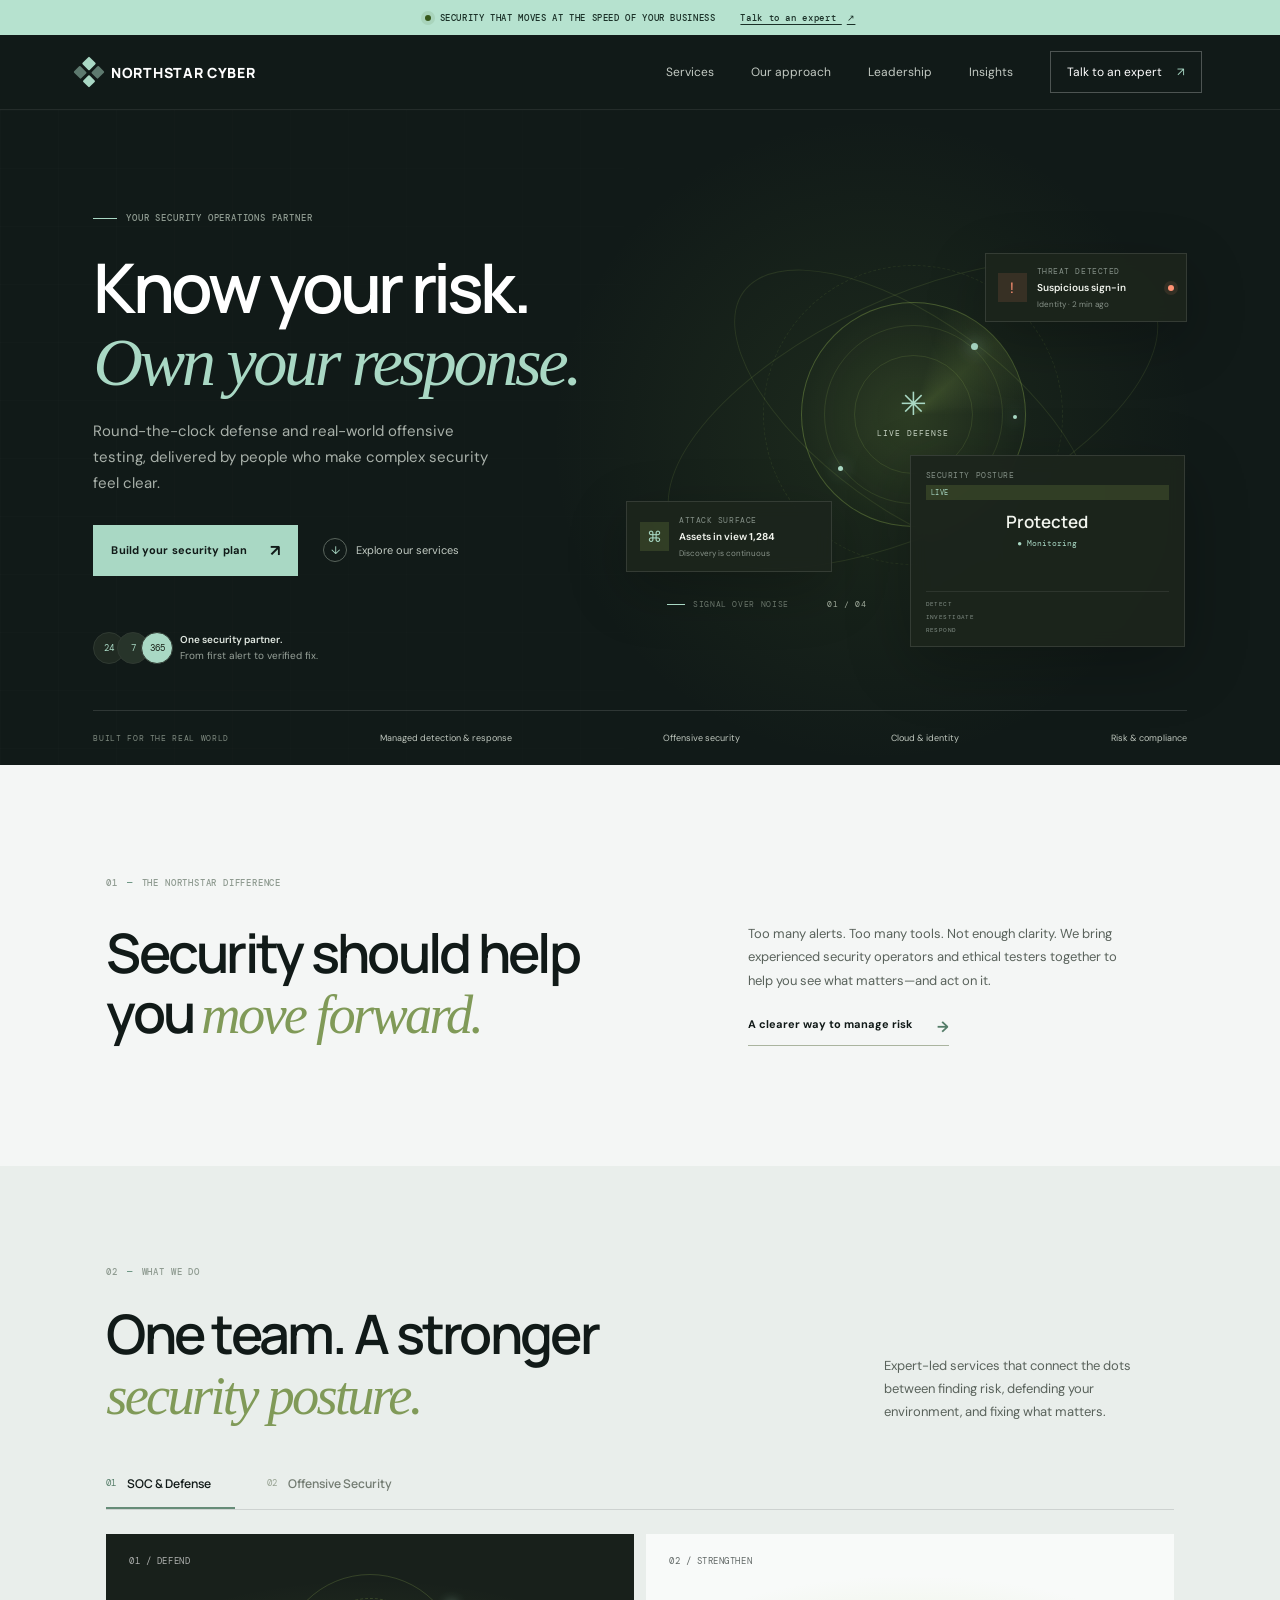
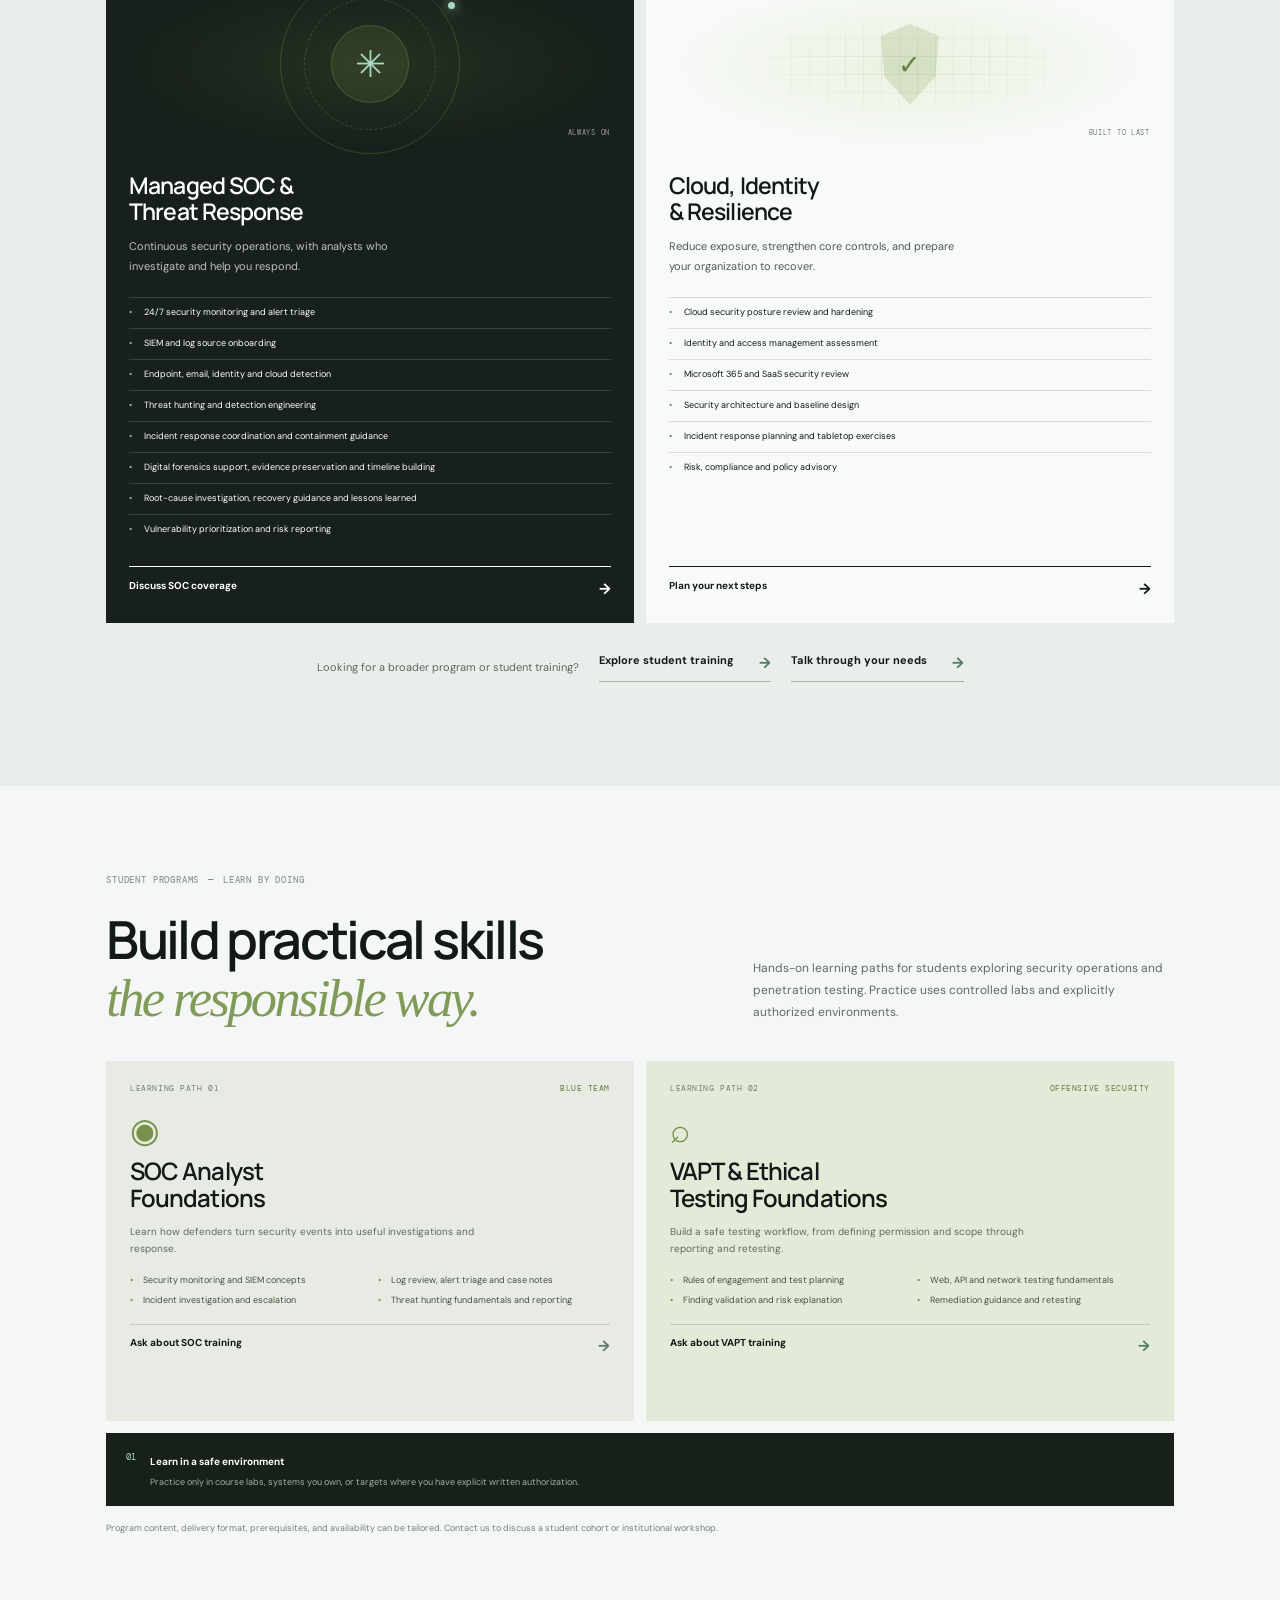
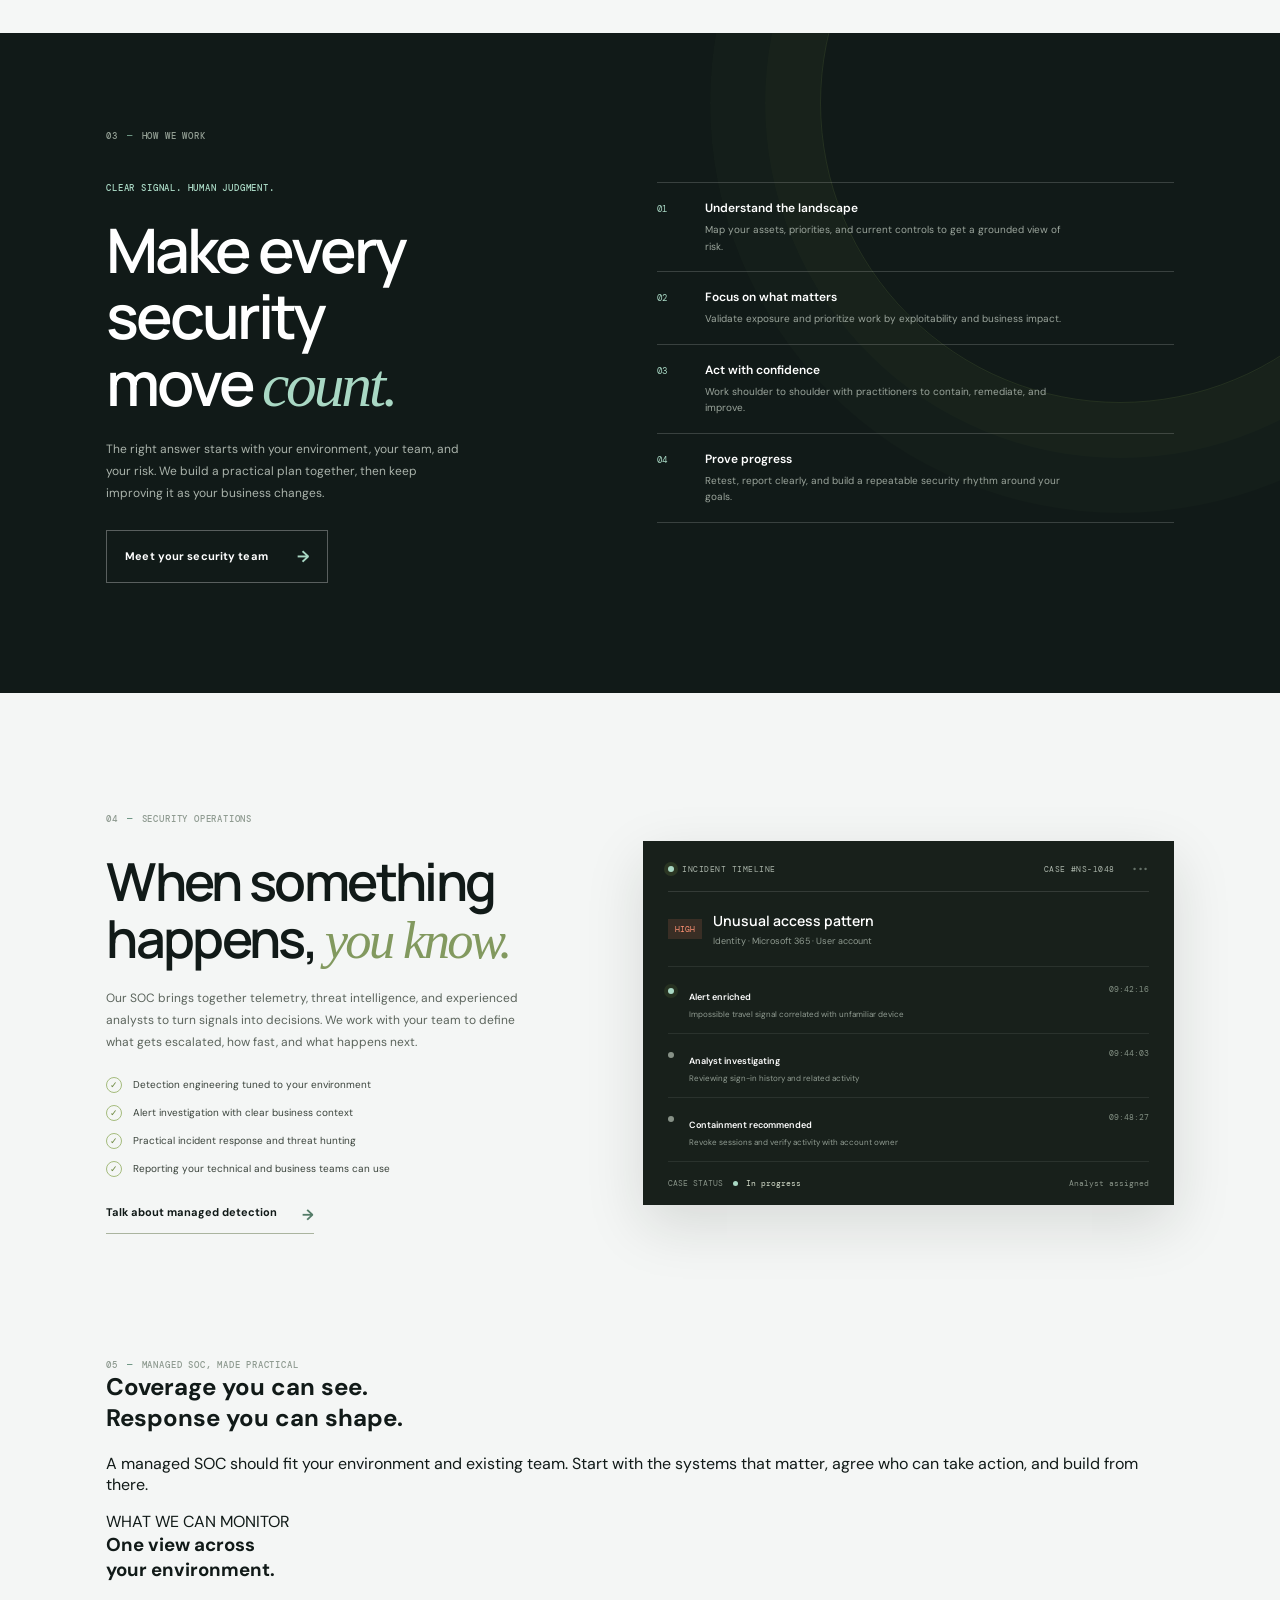
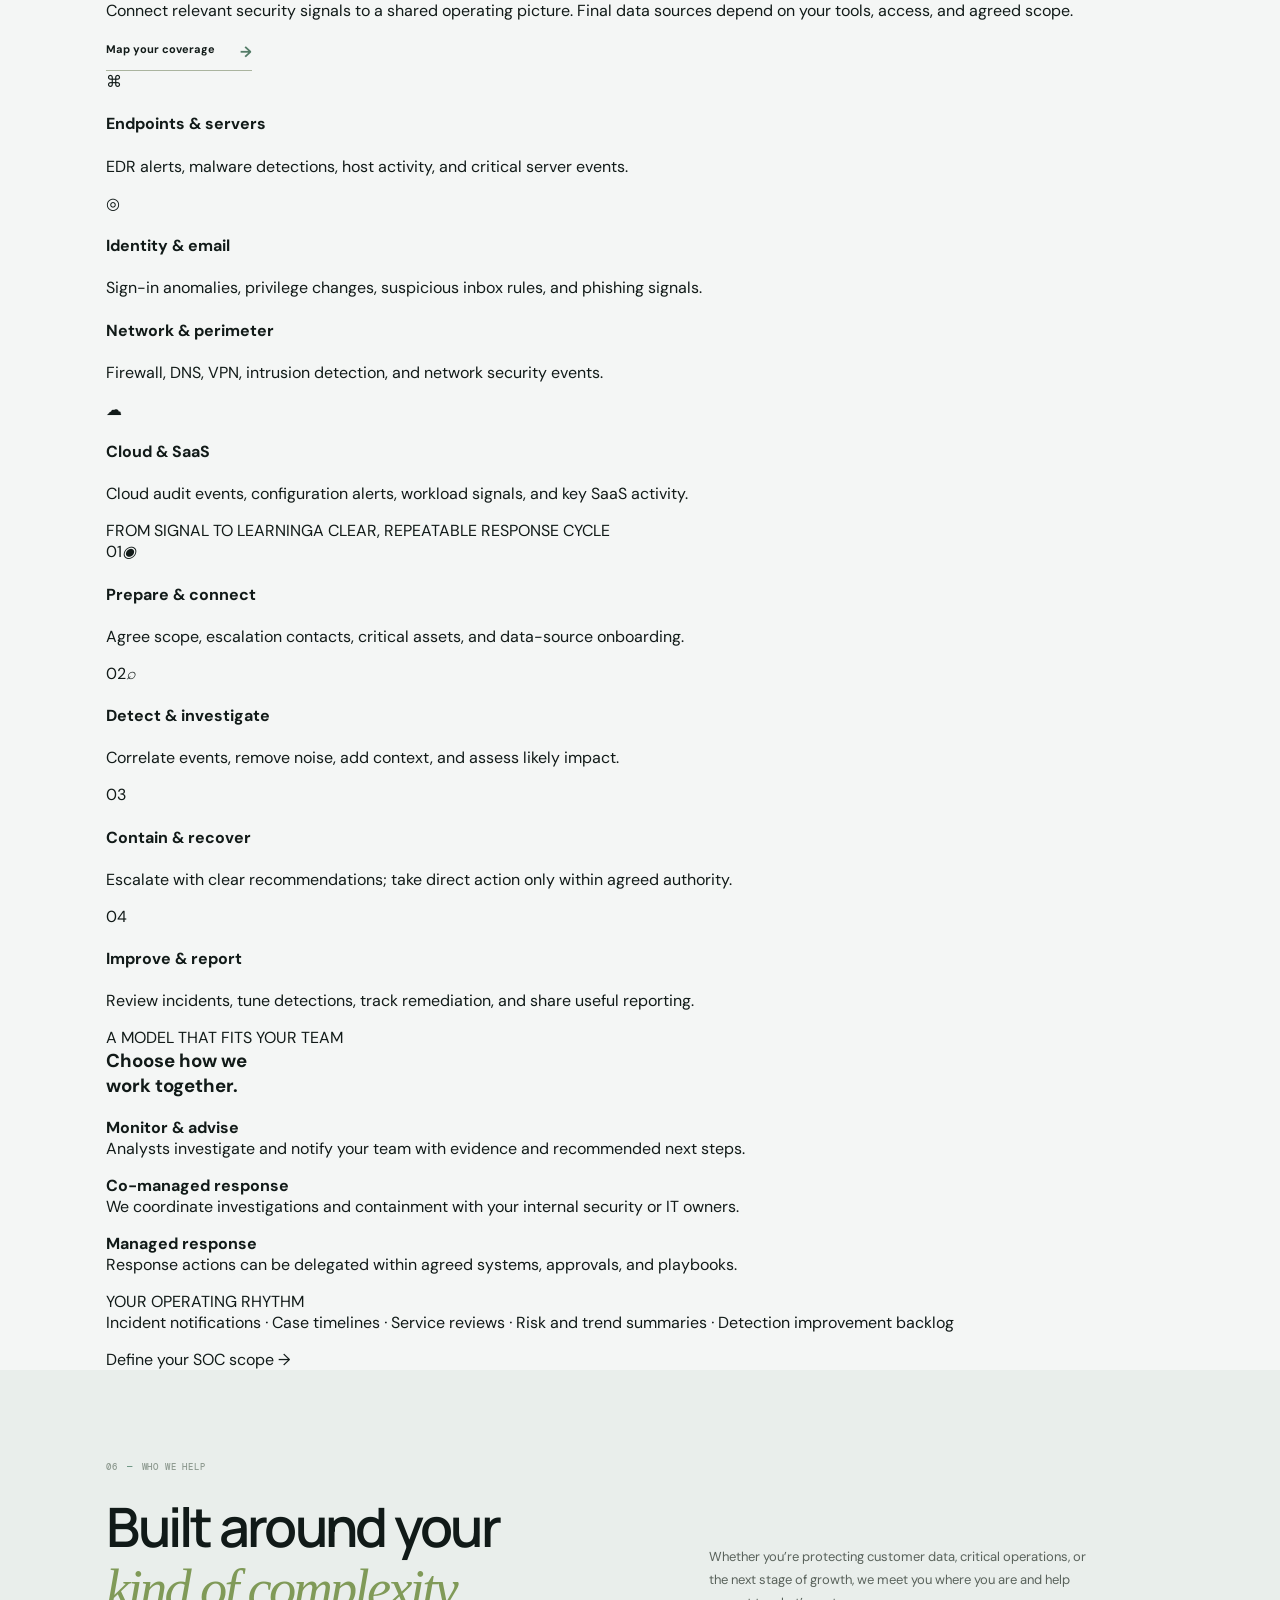
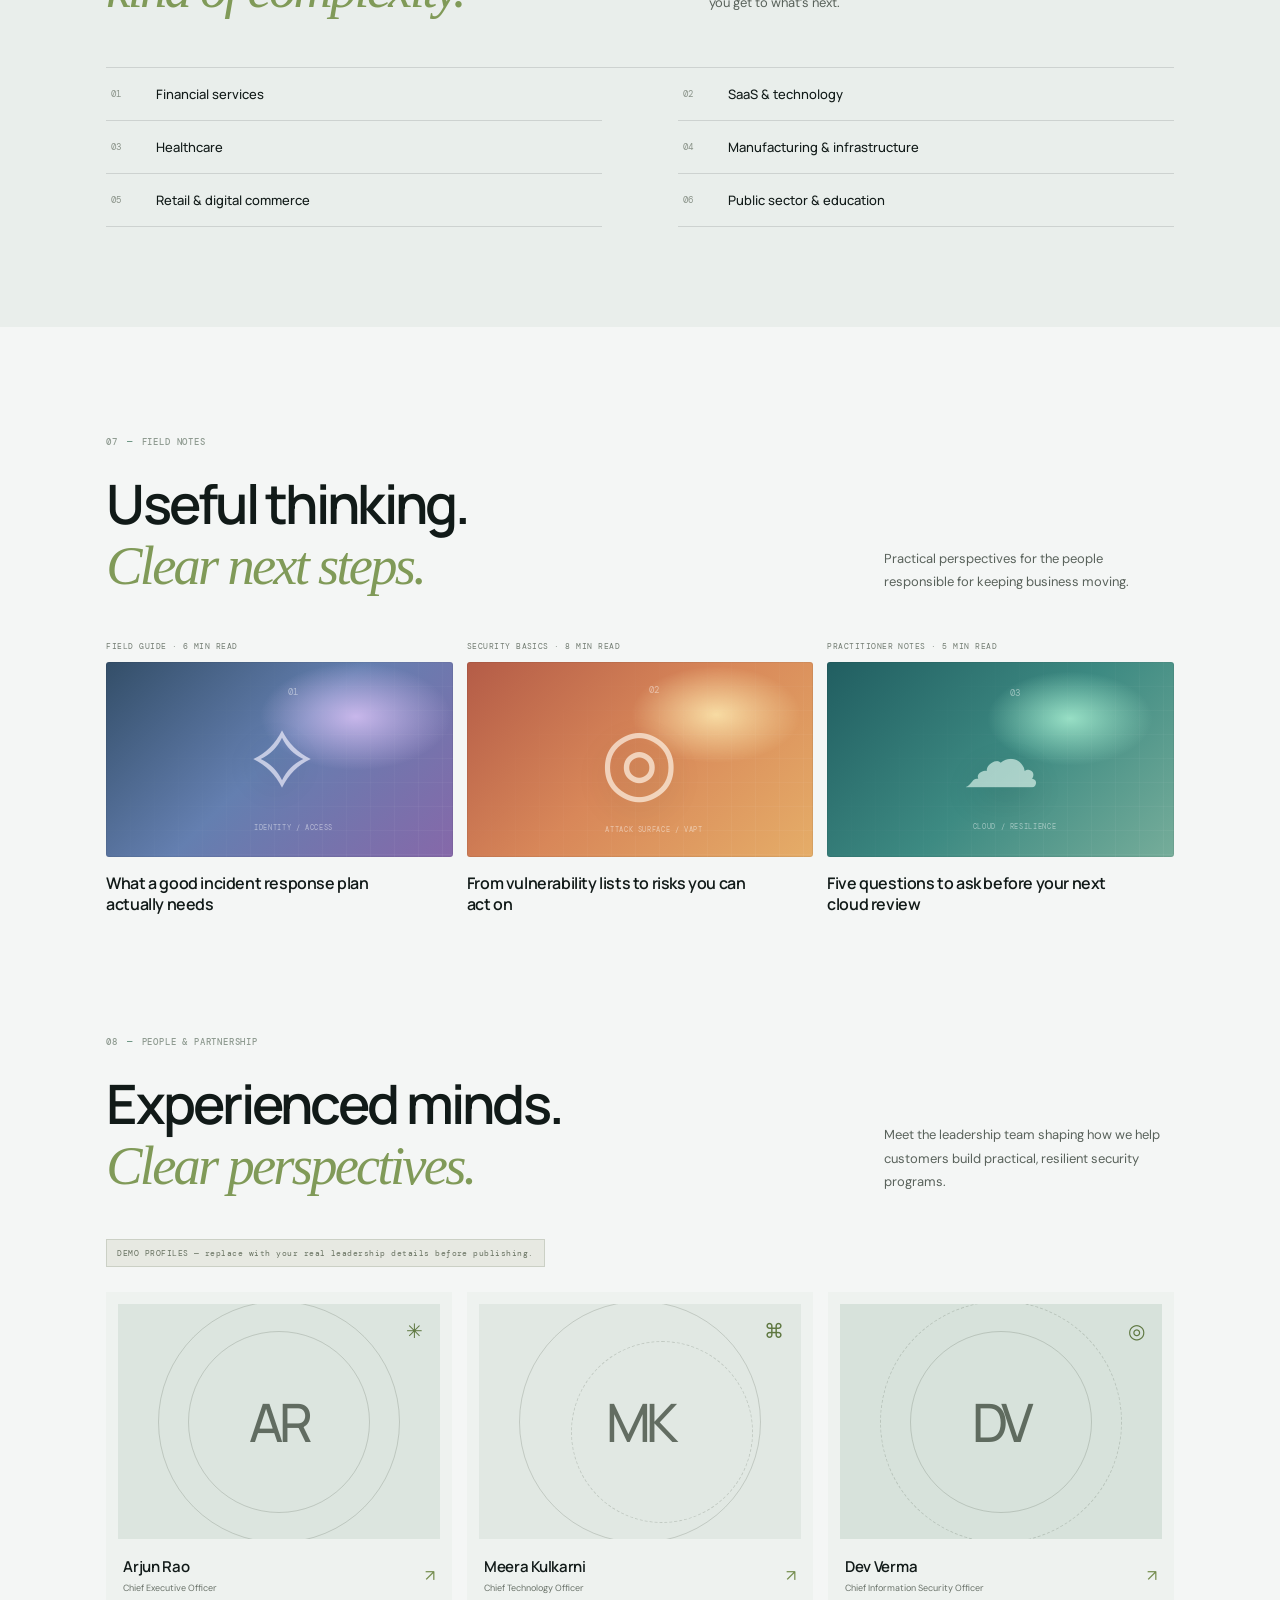
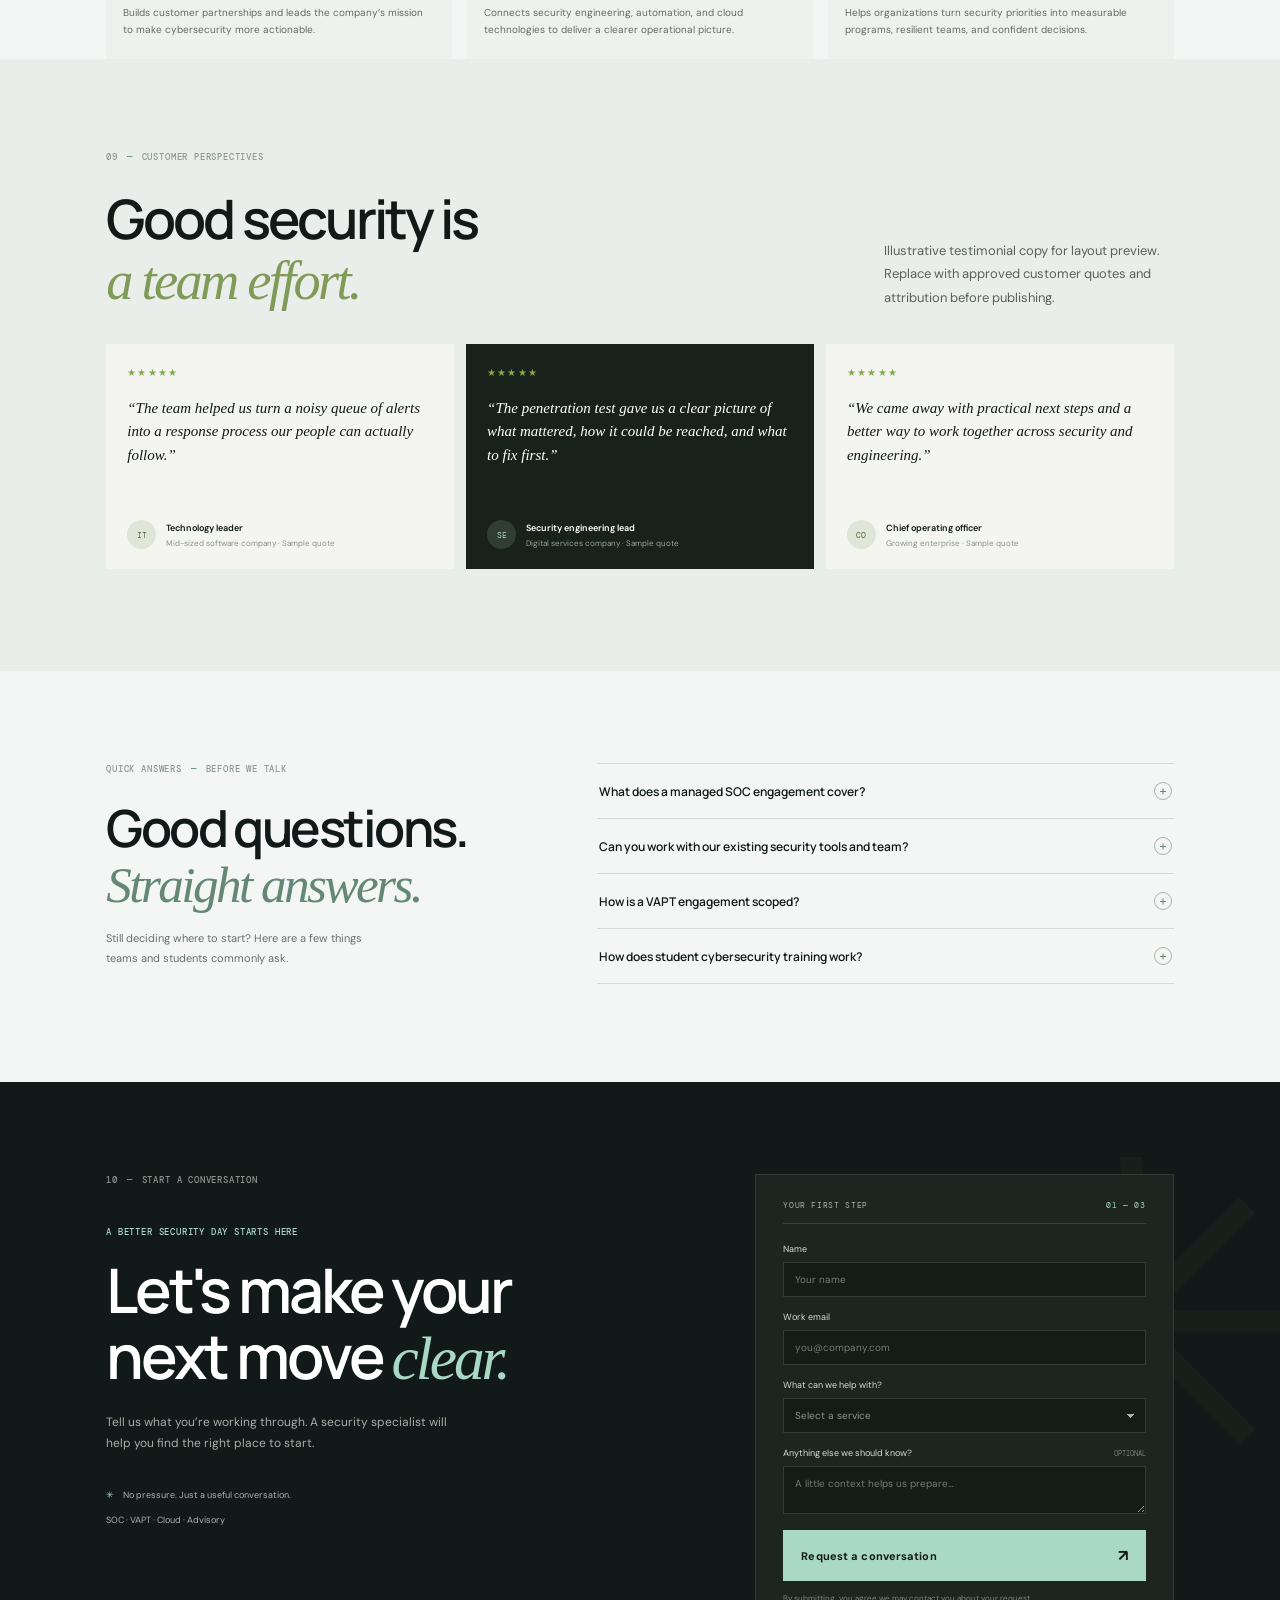
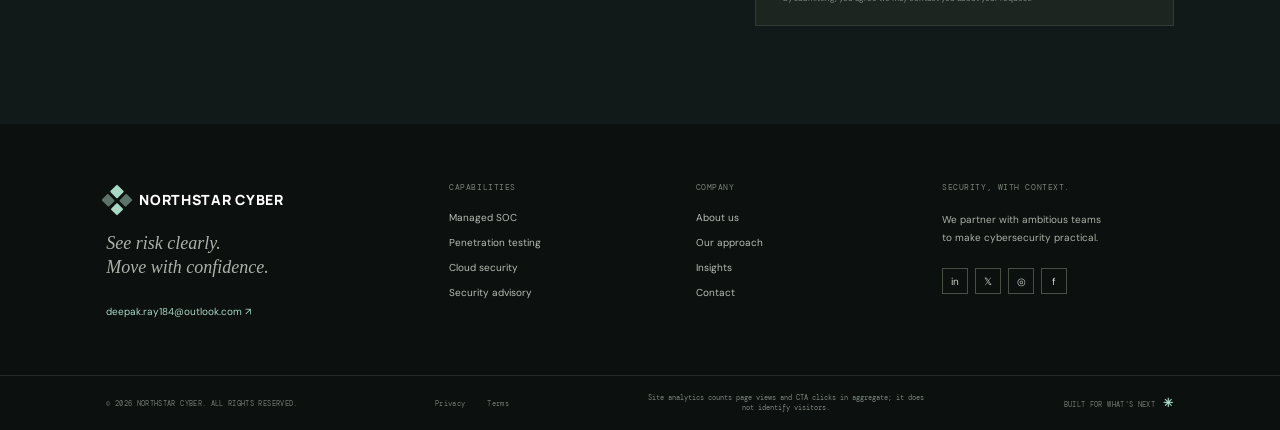
==== commit 5e77370e: "Fix admin 404, chart date scaling, analytics validation, and broken links" ====
--- a/index.html
+++ b/index.html
@@ -6,10 +6,11 @@
   <meta name="theme-color" content="#101513" />
   <meta name="description" content="Always-on security operations, expert-led penetration testing, and practical cyber resilience for ambitious teams." />
   <title>Northstar Cyber — See risk clearly. Move with confidence.</title>
+  <link rel="icon" href="data:image/svg+xml,<svg xmlns='http://www.w3.org/2000/svg' viewBox='0 0 100 100'><text y='.9em' font-size='90'>✳</text></svg>" />
   <link rel="preconnect" href="https://fonts.googleapis.com" />
   <link rel="preconnect" href="https://fonts.gstatic.com" crossorigin />
   <link href="https://fonts.googleapis.com/css2?family=DM+Mono:wght@400;500&family=DM+Sans:wght@400;500;600;700&family=Manrope:wght@400;500;600;700;800&display=swap" rel="stylesheet" />
-  <link rel="stylesheet" href="styles.css" />
+  <link rel="stylesheet" href="/styles.css" />
 </head>
 <body>
   <div class="announcement"><span class="pulse"></span> SECURITY THAT MOVES AT THE SPEED OF YOUR BUSINESS <a href="#contact">Talk to an expert <span>↗</span></a></div>
@@ -39,40 +40,40 @@
         <div class="float-card monitor-card"><div class="monitor-top"><small>SECURITY POSTURE</small><span>LIVE</span></div><div class="monitor-score"><strong>Protected</strong><span>● Monitoring</span></div><div class="waveform"><i></i><i></i><i></i><i></i><i></i><i></i><i></i><i></i><i></i><i></i><i></i><i></i><i></i><i></i><i></i><i></i><i></i><i></i><i></i><i></i><i></i><i></i><i></i><i></i><i></i><i></i><i></i><i></i><i></i><i></i><i></i><i></i><i></i><i></i><i></i><i></i><i></i><i></i></div><div class="monitor-foot"><span>DETECT</span><span>INVESTIGATE</span><span>RESPOND</span></div></div>
         <div class="visual-label"><span class="label-line"></span> SIGNAL OVER NOISE <span>01 / 04</span></div>
       </div>
-      <div class="hero-bottom"><span>BUILT FOR THE REAL WORLD</span><span>Managed detection & response</span><span>Offensive security</span><span>Cloud & identity</span><span>Risk & compliance</span></div>
+      <div class="hero-bottom"><span>BUILT FOR THE REAL WORLD</span><span>Managed detection &amp; response</span><span>Offensive security</span><span>Cloud &amp; identity</span><span>Risk &amp; compliance</span></div>
     </section>
     <section class="intro section-wrap" id="about">
       <div class="section-index">01 <span>—</span> THE NORTHSTAR DIFFERENCE</div>
-      <div class="intro-content"><h2>Security should help<br />you <span>move forward.</span></h2><div class="intro-text"><p>Too many alerts. Too many tools. Not enough clarity. We bring experienced security operators and ethical testers together to help you see what matters—and act on it.</p><a class="arrow-link" href="#approach">A clearer way to manage risk <span>↗</span></a></div></div>
+      <div class="intro-content"><h2>Security should help<br />you <span>move forward.</span></h2><div class="intro-text"><p>Too many alerts. Too many tools. Not enough clarity. We bring experienced security operators and ethical testers together to help you see what matters—and act on it.</p><a class="arrow-link" href="#approach">A clearer way to manage risk <span>→</span></a></div></div>
     </section>
     <section class="services section-wrap" id="services">
       <div class="section-heading"><div><div class="section-index">02 <span>—</span> WHAT WE DO</div><h2>One team. A stronger<br /><span>security posture.</span></h2></div><p>Expert-led services that connect the dots between finding risk, defending your environment, and fixing what matters.</p></div>
-      <div class="service-tabs" role="tablist" aria-label="Security service categories"><button class="service-tab is-active" id="tab-soc" type="button" role="tab" aria-selected="true" aria-controls="service-grid" data-service-tab="soc"><span>01</span> SOC &amp; Defense <b>↗</b></button><button class="service-tab" id="tab-offensive" type="button" role="tab" aria-selected="false" aria-controls="service-grid" data-service-tab="offensive"><span>02</span> Offensive Security <b>↗</b></button></div>
+      <div class="service-tabs" role="tablist" aria-label="Security service categories"><button class="service-tab is-active" id="tab-soc" type="button" role="tab" aria-selected="true" aria-controls="service-grid" data-service-tab="soc"><span>01</span> SOC &amp; Defense </button><button class="service-tab" id="tab-offensive" type="button" role="tab" aria-selected="false" aria-controls="service-grid" data-service-tab="offensive"><span>02</span> Offensive Security </button></div>
       <div class="service-grid" id="service-grid" role="tabpanel" aria-labelledby="tab-soc" data-active="soc">
-        <article class="service-card service-dark" data-service-category="soc"><div class="service-top"><span class="service-num">01 / DEFEND</span><span class="service-arrow">↗</span></div><div class="service-art art-soc"><div class="art-ring ring1"></div><div class="art-ring ring2"></div><div class="art-ring ring3"></div><span class="art-cross">✳</span><span class="art-point"></span><span class="art-tag">ALWAYS ON</span></div><h3>Managed SOC &<br />Threat Response</h3><p data-cms-soc-summary>Continuous security operations, with analysts who investigate and help you respond.</p><ul class="service-list" id="soc-service-list"><li>24/7 security monitoring and alert triage</li><li>SIEM and log source onboarding</li><li>Endpoint, email, identity and cloud detection</li><li>Threat hunting and detection engineering</li><li>Incident response coordination and containment guidance</li><li>Digital forensics support, evidence preservation and timeline building</li><li>Root-cause investigation, recovery guidance and lessons learned</li><li>Vulnerability prioritization and risk reporting</li></ul><a href="#contact" class="card-link">Discuss SOC coverage <span>→</span></a></article>
-        <article class="service-card service-lime" data-service-category="offensive"><div class="service-top"><span class="service-num">01 / CHALLENGE</span><span class="service-arrow">↗</span></div><div class="service-art art-vapt"><div class="target target1"></div><div class="target target2"></div><div class="target target3"></div><span class="scan-line"></span><span class="art-tag">PROVE THE PATH</span></div><h3>VAPT &<br />Offensive Security</h3><p>Find and validate exploitable weaknesses, then get clear remediation guidance.</p><ul class="service-list"><li>Web application and API penetration testing</li><li>Mobile application security testing</li><li>External and internal network testing</li><li>Cloud configuration and infrastructure testing</li><li>Red team and attack path exercises</li><li>Retesting and remediation validation</li></ul><a href="#contact" class="card-link">Scope a security test <span>→</span></a></article>
-        <article class="service-card service-dark" data-service-category="offensive"><div class="service-top"><span class="service-num">02 / SIMULATE</span><span class="service-arrow">↗</span></div><div class="service-art art-soc"><div class="art-ring ring1"></div><div class="art-ring ring2"></div><div class="art-ring ring3"></div><span class="art-cross">⌕</span><span class="art-point"></span><span class="art-tag">FIND THE PATH</span></div><h3>Attack Surface &amp;<br />Adversary Simulation</h3><p>See what is exposed and test how an attacker could chain weaknesses across your environment.</p><ul class="service-list"><li>External attack surface discovery</li><li>Asset and exposure validation</li><li>Red team and adversary emulation exercises</li><li>Social engineering assessments by agreed scope</li><li>Attack path analysis and risk prioritization</li><li>Executive and technical readouts with retesting options</li></ul><a href="#contact" class="card-link">Plan an offensive engagement <span>→</span></a></article>
-        <article class="service-card service-paper" data-service-category="soc"><div class="service-top"><span class="service-num">02 / STRENGTHEN</span><span class="service-arrow">↗</span></div><div class="service-art art-cloud"><div class="cloud-grid"></div><div class="shield-shape"><span>✓</span></div><span class="art-tag">BUILT TO LAST</span></div><h3>Cloud, Identity<br />& Resilience</h3><p>Reduce exposure, strengthen core controls, and prepare your organization to recover.</p><ul class="service-list"><li>Cloud security posture review and hardening</li><li>Identity and access management assessment</li><li>Microsoft 365 and SaaS security review</li><li>Security architecture and baseline design</li><li>Incident response planning and tabletop exercises</li><li>Risk, compliance and policy advisory</li></ul><a href="#contact" class="card-link">Plan your next steps <span>→</span></a></article>
+        <article class="service-card service-dark" data-service-category="soc"><div class="service-top"><span class="service-num">01 / DEFEND</span></div><div class="service-art art-soc"><div class="art-ring ring1"></div><div class="art-ring ring2"></div><div class="art-ring ring3"></div><span class="art-cross">✳</span><span class="art-point"></span><span class="art-tag">ALWAYS ON</span></div><h3>Managed SOC &amp;<br />Threat Response</h3><p data-cms-soc-summary>Continuous security operations, with analysts who investigate and help you respond.</p><ul class="service-list" id="soc-service-list"><li>24/7 security monitoring and alert triage</li><li>SIEM and log source onboarding</li><li>Endpoint, email, identity and cloud detection</li><li>Threat hunting and detection engineering</li><li>Incident response coordination and containment guidance</li><li>Digital forensics support, evidence preservation and timeline building</li><li>Root-cause investigation, recovery guidance and lessons learned</li><li>Vulnerability prioritization and risk reporting</li></ul><a href="#contact" class="card-link">Discuss SOC coverage <span>→</span></a></article>
+        <article class="service-card service-lime" data-service-category="offensive"><div class="service-top"><span class="service-num">01 / CHALLENGE</span></div><div class="service-art art-vapt"><div class="target target1"></div><div class="target target2"></div><div class="target target3"></div><span class="scan-line"></span><span class="art-tag">PROVE THE PATH</span></div><h3>VAPT &amp;<br />Offensive Security</h3><p>Find and validate exploitable weaknesses, then get clear remediation guidance.</p><ul class="service-list"><li>Web application and API penetration testing</li><li>Mobile application security testing</li><li>External and internal network testing</li><li>Cloud configuration and infrastructure testing</li><li>Red team and attack path exercises</li><li>Retesting and remediation validation</li></ul><a href="#contact" class="card-link">Scope a security test <span>→</span></a></article>
+        <article class="service-card service-dark" data-service-category="offensive"><div class="service-top"><span class="service-num">02 / SIMULATE</span></div><div class="service-art art-soc"><div class="art-ring ring1"></div><div class="art-ring ring2"></div><div class="art-ring ring3"></div><span class="art-cross">⌕</span><span class="art-point"></span><span class="art-tag">FIND THE PATH</span></div><h3>Attack Surface &amp;<br />Adversary Simulation</h3><p>See what is exposed and test how an attacker could chain weaknesses across your environment.</p><ul class="service-list"><li>External attack surface discovery</li><li>Asset and exposure validation</li><li>Red team and adversary emulation exercises</li><li>Social engineering assessments by agreed scope</li><li>Attack path analysis and risk prioritization</li><li>Executive and technical readouts with retesting options</li></ul><a href="#contact" class="card-link">Plan an offensive engagement <span>→</span></a></article>
+        <article class="service-card service-paper" data-service-category="soc"><div class="service-top"><span class="service-num">02 / STRENGTHEN</span></div><div class="service-art art-cloud"><div class="cloud-grid"></div><div class="shield-shape"><span>✓</span></div><span class="art-tag">BUILT TO LAST</span></div><h3>Cloud, Identity<br />&amp; Resilience</h3><p>Reduce exposure, strengthen core controls, and prepare your organization to recover.</p><ul class="service-list"><li>Cloud security posture review and hardening</li><li>Identity and access management assessment</li><li>Microsoft 365 and SaaS security review</li><li>Security architecture and baseline design</li><li>Incident response planning and tabletop exercises</li><li>Risk, compliance and policy advisory</li></ul><a href="#contact" class="card-link">Plan your next steps <span>→</span></a></article>
       </div>
-      <div class="services-more"><span>Looking for a broader program or student training?</span><a class="arrow-link" href="#training">Explore student training <span>↗</span></a><a class="arrow-link" href="#contact">Talk through your needs <span>↗</span></a></div>
+      <div class="services-more"><span>Looking for a broader program or student training?</span><a class="arrow-link" href="#training">Explore student training <span>→</span></a><a class="arrow-link" href="#contact">Talk through your needs <span>→</span></a></div>
     </section>
-    <section class="student-training" id="training"><div class="section-wrap"><div class="training-heading"><div><div class="section-index">STUDENT PROGRAMS <span>—</span> LEARN BY DOING</div><h2>Build practical skills<br /><span>the responsible way.</span></h2></div><p data-cms-training-copy>Hands-on learning paths for students exploring security operations and penetration testing. Practice uses controlled labs and explicitly authorized environments.</p></div><div class="training-grid"><article class="training-card training-soc"><div class="training-kicker"><span>LEARNING PATH 01</span><b>BLUE TEAM</b></div><div class="training-symbol">◉</div><h3>SOC Analyst<br />Foundations</h3><p>Learn how defenders turn security events into useful investigations and response.</p><ul><li>Security monitoring and SIEM concepts</li><li>Log review, alert triage and case notes</li><li>Incident investigation and escalation</li><li>Threat hunting fundamentals and reporting</li></ul><a href="#contact" class="training-link">Ask about SOC training <span>↗</span></a></article><article class="training-card training-vapt"><div class="training-kicker"><span>LEARNING PATH 02</span><b>OFFENSIVE SECURITY</b></div><div class="training-symbol">⌕</div><h3>VAPT &amp; Ethical<br />Testing Foundations</h3><p>Build a safe testing workflow, from defining permission and scope through reporting and retesting.</p><ul><li>Rules of engagement and test planning</li><li>Web, API and network testing fundamentals</li><li>Finding validation and risk explanation</li><li>Remediation guidance and retesting</li></ul><a href="#contact" class="training-link">Ask about VAPT training <span>↗</span></a></article><div class="training-note"><span>01</span><div><b>Learn in a safe environment</b><p>Practice only in course labs, systems you own, or targets where you have explicit written authorization.</p></div></div></div><p class="training-disclaimer">Program content, delivery format, prerequisites, and availability can be tailored. Contact us to discuss a student cohort or institutional workshop.</p></div></section>
-    <section class="approach" id="approach"><div class="approach-orb"></div><div class="approach-inner section-wrap"><div class="section-index">03 <span>—</span> HOW WE WORK</div><div class="approach-main"><div><p class="eyebrow eyebrow-lime">CLEAR SIGNAL. HUMAN JUDGMENT.</p><h2>Make every security<br />move <em>count.</em></h2><p class="approach-desc">The right answer starts with your environment, your team, and your risk. We build a practical plan together, then keep improving it as your business changes.</p><a class="button button-outline" href="#contact">Meet your security team <span>↗</span></a></div><div class="steps"><div class="step"><span>01</span><div><h3>Understand the landscape</h3><p>Map your assets, priorities, and current controls to get a grounded view of risk.</p></div><b>↗</b></div><div class="step"><span>02</span><div><h3>Focus on what matters</h3><p>Validate exposure and prioritize work by exploitability and business impact.</p></div><b>↗</b></div><div class="step"><span>03</span><div><h3>Act with confidence</h3><p>Work shoulder to shoulder with practitioners to contain, remediate, and improve.</p></div><b>↗</b></div><div class="step"><span>04</span><div><h3>Prove progress</h3><p>Retest, report clearly, and build a repeatable security rhythm around your goals.</p></div><b>↗</b></div></div></div></div></section>
-    <section class="feature section-wrap"><div class="feature-copy"><div class="section-index">04 <span>—</span> SECURITY OPERATIONS</div><h2>When something<br />happens, <span>you know.</span></h2><p>Our SOC brings together telemetry, threat intelligence, and experienced analysts to turn signals into decisions. We work with your team to define what gets escalated, how fast, and what happens next.</p><ul class="check-list"><li><span>✓</span> Detection engineering tuned to your environment</li><li><span>✓</span> Alert investigation with clear business context</li><li><span>✓</span> Practical incident response and threat hunting</li><li><span>✓</span> Reporting your technical and business teams can use</li></ul><a class="arrow-link" href="#contact">Talk about managed detection <span>↗</span></a></div><div class="feature-panel"><div class="panel-header"><span><i class="live-dot"></i> INCIDENT TIMELINE</span><span>CASE #NS-1048 <b>•••</b></span></div><div class="incident-title"><span class="severity">HIGH</span><div><h3>Unusual access pattern</h3><p>Identity · Microsoft 365 · User account</p></div></div><div class="timeline"><div class="timeline-item"><span class="timeline-dot lime-dot"></span><div><b>Alert enriched</b><p>Impossible travel signal correlated with unfamiliar device</p></div><time>09:42:16</time></div><div class="timeline-item"><span class="timeline-dot"></span><div><b>Analyst investigating</b><p>Reviewing sign-in history and related activity</p></div><time>09:44:03</time></div><div class="timeline-item"><span class="timeline-dot"></span><div><b>Containment recommended</b><p>Revoke sessions and verify activity with account owner</p></div><time>09:48:27</time></div></div><div class="panel-footer"><span>CASE STATUS</span><b><i class="live-dot"></i> In progress</b><span class="panel-footer-right">Analyst assigned</span></div></div></section>
+    <section class="student-training" id="training"><div class="section-wrap"><div class="training-heading"><div><div class="section-index">STUDENT PROGRAMS <span>—</span> LEARN BY DOING</div><h2>Build practical skills<br /><span>the responsible way.</span></h2></div><p data-cms-training-copy>Hands-on learning paths for students exploring security operations and penetration testing. Practice uses controlled labs and explicitly authorized environments.</p></div><div class="training-grid"><article class="training-card training-soc"><div class="training-kicker"><span>LEARNING PATH 01</span><b>BLUE TEAM</b></div><div class="training-symbol">◉</div><h3>SOC Analyst<br />Foundations</h3><p>Learn how defenders turn security events into useful investigations and response.</p><ul><li>Security monitoring and SIEM concepts</li><li>Log review, alert triage and case notes</li><li>Incident investigation and escalation</li><li>Threat hunting fundamentals and reporting</li></ul><a href="#contact" class="training-link">Ask about SOC training <span>→</span></a></article><article class="training-card training-vapt"><div class="training-kicker"><span>LEARNING PATH 02</span><b>OFFENSIVE SECURITY</b></div><div class="training-symbol">⌕</div><h3>VAPT &amp; Ethical<br />Testing Foundations</h3><p>Build a safe testing workflow, from defining permission and scope through reporting and retesting.</p><ul><li>Rules of engagement and test planning</li><li>Web, API and network testing fundamentals</li><li>Finding validation and risk explanation</li><li>Remediation guidance and retesting</li></ul><a href="#contact" class="training-link">Ask about VAPT training <span>→</span></a></article><div class="training-note"><span>01</span><div><b>Learn in a safe environment</b><p>Practice only in course labs, systems you own, or targets where you have explicit written authorization.</p></div></div></div><p class="training-disclaimer">Program content, delivery format, prerequisites, and availability can be tailored. Contact us to discuss a student cohort or institutional workshop.</p></div></section>
+    <section class="approach" id="approach"><div class="approach-orb"></div><div class="approach-inner section-wrap"><div class="section-index">03 <span>—</span> HOW WE WORK</div><div class="approach-main"><div><p class="eyebrow eyebrow-lime">CLEAR SIGNAL. HUMAN JUDGMENT.</p><h2>Make every security<br />move <em>count.</em></h2><p class="approach-desc">The right answer starts with your environment, your team, and your risk. We build a practical plan together, then keep improving it as your business changes.</p><a class="button button-outline" href="#contact">Meet your security team <span>→</span></a></div><div class="steps"><div class="step"><span>01</span><div><h3>Understand the landscape</h3><p>Map your assets, priorities, and current controls to get a grounded view of risk.</p></div></div><div class="step"><span>02</span><div><h3>Focus on what matters</h3><p>Validate exposure and prioritize work by exploitability and business impact.</p></div></div><div class="step"><span>03</span><div><h3>Act with confidence</h3><p>Work shoulder to shoulder with practitioners to contain, remediate, and improve.</p></div></div><div class="step"><span>04</span><div><h3>Prove progress</h3><p>Retest, report clearly, and build a repeatable security rhythm around your goals.</p></div></div></div></div></div></section>
+    <section class="feature section-wrap"><div class="feature-copy"><div class="section-index">04 <span>—</span> SECURITY OPERATIONS</div><h2>When something<br />happens, <span>you know.</span></h2><p>Our SOC brings together telemetry, threat intelligence, and experienced analysts to turn signals into decisions. We work with your team to define what gets escalated, how fast, and what happens next.</p><ul class="check-list"><li><span>✓</span> Detection engineering tuned to your environment</li><li><span>✓</span> Alert investigation with clear business context</li><li><span>✓</span> Practical incident response and threat hunting</li><li><span>✓</span> Reporting your technical and business teams can use</li></ul><a class="arrow-link" href="#contact">Talk about managed detection <span>→</span></a></div><div class="feature-panel"><div class="panel-header"><span><i class="live-dot"></i> INCIDENT TIMELINE</span><span>CASE #NS-1048 <b>•••</b></span></div><div class="incident-title"><span class="severity">HIGH</span><div><h3>Unusual access pattern</h3><p>Identity · Microsoft 365 · User account</p></div></div><div class="timeline"><div class="timeline-item"><span class="timeline-dot lime-dot"></span><div><b>Alert enriched</b><p>Impossible travel signal correlated with unfamiliar device</p></div><time>09:42:16</time></div><div class="timeline-item"><span class="timeline-dot"></span><div><b>Analyst investigating</b><p>Reviewing sign-in history and related activity</p></div><time>09:44:03</time></div><div class="timeline-item"><span class="timeline-dot"></span><div><b>Containment recommended</b><p>Revoke sessions and verify activity with account owner</p></div><time>09:48:27</time></div></div><div class="panel-footer"><span>CASE STATUS</span><b><i class="live-dot"></i> In progress</b><span class="panel-footer-right">Analyst assigned</span></div></div></section>
     <section class="soc-detail" id="managed-soc"><div class="section-wrap"><div class="soc-detail-head"><div><div class="section-index">05 <span>—</span> MANAGED SOC, MADE PRACTICAL</div><h2>Coverage you can see.<br /><span>Response you can shape.</span></h2></div><p>A managed SOC should fit your environment and existing team. Start with the systems that matter, agree who can take action, and build from there.</p></div>
-      <div class="soc-coverage"><div class="coverage-intro"><span class="micro-label">WHAT WE CAN MONITOR</span><h3>One view across<br />your environment.</h3><p>Connect relevant security signals to a shared operating picture. Final data sources depend on your tools, access, and agreed scope.</p><a href="#contact" class="arrow-link">Map your coverage <span>↗</span></a></div><div class="coverage-grid"><article><span class="coverage-icon">⌘</span><h4>Endpoints & servers</h4><p>EDR alerts, malware detections, host activity, and critical server events.</p></article><article><span class="coverage-icon">◎</span><h4>Identity & email</h4><p>Sign-in anomalies, privilege changes, suspicious inbox rules, and phishing signals.</p></article><article><span class="coverage-icon">⌁</span><h4>Network & perimeter</h4><p>Firewall, DNS, VPN, intrusion detection, and network security events.</p></article><article><span class="coverage-icon">☁</span><h4>Cloud & SaaS</h4><p>Cloud audit events, configuration alerts, workload signals, and key SaaS activity.</p></article></div></div>
-      <div class="soc-lifecycle"><div class="lifecycle-heading"><span class="micro-label">FROM SIGNAL TO LEARNING</span><span class="lifecycle-caption">A CLEAR, REPEATABLE RESPONSE CYCLE</span></div><div class="lifecycle-steps"><article><span>01</span><i>◉</i><h4>Prepare & connect</h4><p>Agree scope, escalation contacts, critical assets, and data-source onboarding.</p></article><article><span>02</span><i>⌕</i><h4>Detect & investigate</h4><p>Correlate events, remove noise, add context, and assess likely impact.</p></article><article><span>03</span><i>↗</i><h4>Contain & recover</h4><p>Escalate with clear recommendations; take direct action only within agreed authority.</p></article><article><span>04</span><i>⟳</i><h4>Improve & report</h4><p>Review incidents, tune detections, track remediation, and share useful reporting.</p></article></div></div>
-      <div class="soc-engagement"><div><span class="micro-label">A MODEL THAT FITS YOUR TEAM</span><h3>Choose how we<br />work together.</h3></div><div class="engagement-options"><article><b>Monitor & advise</b><p>Analysts investigate and notify your team with evidence and recommended next steps.</p></article><article><b>Co-managed response</b><p>We coordinate investigations and containment with your internal security or IT owners.</p></article><article><b>Managed response</b><p>Response actions can be delegated within agreed systems, approvals, and playbooks.</p></article></div></div>
-      <div class="soc-deliverables"><span>YOUR OPERATING RHYTHM</span><p>Incident notifications <i>·</i> Case timelines <i>·</i> Service reviews <i>·</i> Risk and trend summaries <i>·</i> Detection improvement backlog</p><a href="#contact">Define your SOC scope <b>↗</b></a></div>
+      <div class="soc-coverage"><div class="coverage-intro"><span class="micro-label">WHAT WE CAN MONITOR</span><h3>One view across<br />your environment.</h3><p>Connect relevant security signals to a shared operating picture. Final data sources depend on your tools, access, and agreed scope.</p><a href="#contact" class="arrow-link">Map your coverage <span>→</span></a></div><div class="coverage-grid"><article><span class="coverage-icon">⌘</span><h4>Endpoints &amp; servers</h4><p>EDR alerts, malware detections, host activity, and critical server events.</p></article><article><span class="coverage-icon">◎</span><h4>Identity &amp; email</h4><p>Sign-in anomalies, privilege changes, suspicious inbox rules, and phishing signals.</p></article><article><h4>Network &amp; perimeter</h4><p>Firewall, DNS, VPN, intrusion detection, and network security events.</p></article><article><span class="coverage-icon">☁</span><h4>Cloud &amp; SaaS</h4><p>Cloud audit events, configuration alerts, workload signals, and key SaaS activity.</p></article></div></div>
+      <div class="soc-lifecycle"><div class="lifecycle-heading"><span class="micro-label">FROM SIGNAL TO LEARNING</span><span class="lifecycle-caption">A CLEAR, REPEATABLE RESPONSE CYCLE</span></div><div class="lifecycle-steps"><article><span>01</span><i>◉</i><h4>Prepare &amp; connect</h4><p>Agree scope, escalation contacts, critical assets, and data-source onboarding.</p></article><article><span>02</span><i>⌕</i><h4>Detect &amp; investigate</h4><p>Correlate events, remove noise, add context, and assess likely impact.</p></article><article><span>03</span><h4>Contain &amp; recover</h4><p>Escalate with clear recommendations; take direct action only within agreed authority.</p></article><article><span>04</span><h4>Improve &amp; report</h4><p>Review incidents, tune detections, track remediation, and share useful reporting.</p></article></div></div>
+      <div class="soc-engagement"><div><span class="micro-label">A MODEL THAT FITS YOUR TEAM</span><h3>Choose how we<br />work together.</h3></div><div class="engagement-options"><article><b>Monitor &amp; advise</b><p>Analysts investigate and notify your team with evidence and recommended next steps.</p></article><article><b>Co-managed response</b><p>We coordinate investigations and containment with your internal security or IT owners.</p></article><article><b>Managed response</b><p>Response actions can be delegated within agreed systems, approvals, and playbooks.</p></article></div></div>
+      <div class="soc-deliverables"><span>YOUR OPERATING RHYTHM</span><p>Incident notifications <i>·</i> Case timelines <i>·</i> Service reviews <i>·</i> Risk and trend summaries <i>·</i> Detection improvement backlog</p><a href="#contact">Define your SOC scope <span>→</span></a></div>
     </div></section>
-    <section class="industries"><div class="section-wrap industries-inner"><div><div class="section-index">06 <span>—</span> WHO WE HELP</div><h2>Built around your<br /><span>kind of complexity.</span></h2></div><p>Whether you’re protecting customer data, critical operations, or the next stage of growth, we meet you where you are and help you get to what’s next.</p><div class="industry-list"><div><span>01</span> Financial services <b>↗</b></div><div><span>02</span> SaaS & technology <b>↗</b></div><div><span>03</span> Healthcare <b>↗</b></div><div><span>04</span> Manufacturing & infrastructure <b>↗</b></div><div><span>05</span> Retail & digital commerce <b>↗</b></div><div><span>06</span> Public sector & education <b>↗</b></div></div></div></section>
-    <section class="insights section-wrap" id="insights"><div class="section-heading"><div><div class="section-index">07 <span>—</span> FIELD NOTES</div><h2>Useful thinking.<br /><span>Clear next steps.</span></h2></div><p>Practical perspectives for the people responsible for keeping business moving.</p></div><div class="insight-grid"><a href="#contact" class="insight-card"><span class="insight-type">FIELD GUIDE · 6 MIN READ</span><div class="insight-visual visual-one"><span>01</span><div class="visual-lock">⌑</div><small>IDENTITY / ACCESS</small></div><h3>What a good incident response plan actually needs</h3><span class="insight-arrow">↗</span></a><a href="#contact" class="insight-card"><span class="insight-type">SECURITY BASICS · 8 MIN READ</span><div class="insight-visual visual-two"><span>02</span><div class="visual-eye">◎</div><small>ATTACK SURFACE / VAPT</small></div><h3>From vulnerability lists to risks you can act on</h3><span class="insight-arrow">↗</span></a><a href="#contact" class="insight-card"><span class="insight-type">PRACTITIONER NOTES · 5 MIN READ</span><div class="insight-visual visual-three"><span>03</span><div class="visual-cloud">☁</div><small>CLOUD / RESILIENCE</small></div><h3>Five questions to ask before your next cloud review</h3><span class="insight-arrow">↗</span></a></div></section>
-    <section class="trust section-wrap" id="team"><div class="section-heading"><div><div class="section-index">08 <span>—</span> PEOPLE & PARTNERSHIP</div><h2>Experienced minds.<br /><span>Clear perspectives.</span></h2></div><p>Meet the leadership team shaping how we help customers build practical, resilient security programs.</p></div><p class="sample-note">DEMO PROFILES — replace with your real leadership details before publishing.</p><div class="team-grid"><article class="team-card"><div class="team-portrait portrait-ceo"><span>AR</span><i>✳</i></div><div class="team-meta"><div><h3>Arjun Rao</h3><p>Chief Executive Officer</p></div><a href="#contact" aria-label="Contact Arjun">↗</a></div><p class="team-bio">Builds customer partnerships and leads the company’s mission to make cybersecurity more actionable.</p></article><article class="team-card"><div class="team-portrait portrait-cto"><span>MK</span><i>⌘</i></div><div class="team-meta"><div><h3>Meera Kulkarni</h3><p>Chief Technology Officer</p></div><a href="#contact" aria-label="Contact Meera">↗</a></div><p class="team-bio">Connects security engineering, automation, and cloud technologies to deliver a clearer operational picture.</p></article><article class="team-card"><div class="team-portrait portrait-ciso"><span>DV</span><i>◎</i></div><div class="team-meta"><div><h3>Dev Verma</h3><p>Chief Information Security Officer</p></div><a href="#contact" aria-label="Contact Dev">↗</a></div><p class="team-bio">Helps organizations turn security priorities into measurable programs, resilient teams, and confident decisions.</p></article></div></section>
+    <section class="industries"><div class="section-wrap industries-inner"><div><div class="section-index">06 <span>—</span> WHO WE HELP</div><h2>Built around your<br /><span>kind of complexity.</span></h2></div><p>Whether you’re protecting customer data, critical operations, or the next stage of growth, we meet you where you are and help you get to what’s next.</p><div class="industry-list"><div><span>01</span> Financial services </div><div><span>02</span> SaaS &amp; technology </div><div><span>03</span> Healthcare </div><div><span>04</span> Manufacturing &amp; infrastructure </div><div><span>05</span> Retail &amp; digital commerce </div><div><span>06</span> Public sector &amp; education </div></div></div></section>
+    <section class="insights section-wrap" id="insights"><div class="section-heading"><div><div class="section-index">07 <span>—</span> FIELD NOTES</div><h2>Useful thinking.<br /><span>Clear next steps.</span></h2></div><p>Practical perspectives for the people responsible for keeping business moving.</p></div><div class="insight-grid"><a href="#contact" class="insight-card"><span class="insight-type">FIELD GUIDE · 6 MIN READ</span><div class="insight-visual visual-one"><span>01</span><div class="visual-lock">⌑</div><small>IDENTITY / ACCESS</small></div><h3>What a good incident response plan actually needs</h3></a><a href="#contact" class="insight-card"><span class="insight-type">SECURITY BASICS · 8 MIN READ</span><div class="insight-visual visual-two"><span>02</span><div class="visual-eye">◎</div><small>ATTACK SURFACE / VAPT</small></div><h3>From vulnerability lists to risks you can act on</h3></a><a href="#contact" class="insight-card"><span class="insight-type">PRACTITIONER NOTES · 5 MIN READ</span><div class="insight-visual visual-three"><span>03</span><div class="visual-cloud">☁</div><small>CLOUD / RESILIENCE</small></div><h3>Five questions to ask before your next cloud review</h3></a></div></section>
+    <section class="trust section-wrap" id="team"><div class="section-heading"><div><div class="section-index">08 <span>—</span> PEOPLE &amp; PARTNERSHIP</div><h2>Experienced minds.<br /><span>Clear perspectives.</span></h2></div><p>Meet the leadership team shaping how we help customers build practical, resilient security programs.</p></div><p class="sample-note">DEMO PROFILES — replace with your real leadership details before publishing.</p><div class="team-grid"><article class="team-card"><div class="team-portrait portrait-ceo"><span>AR</span><i>✳</i></div><div class="team-meta"><div><h3>Arjun Rao</h3><p>Chief Executive Officer</p></div><a href="#contact" aria-label="Contact Arjun">↗</a></div><p class="team-bio">Builds customer partnerships and leads the company’s mission to make cybersecurity more actionable.</p></article><article class="team-card"><div class="team-portrait portrait-cto"><span>MK</span><i>⌘</i></div><div class="team-meta"><div><h3>Meera Kulkarni</h3><p>Chief Technology Officer</p></div><a href="#contact" aria-label="Contact Meera">↗</a></div><p class="team-bio">Connects security engineering, automation, and cloud technologies to deliver a clearer operational picture.</p></article><article class="team-card"><div class="team-portrait portrait-ciso"><span>DV</span><i>◎</i></div><div class="team-meta"><div><h3>Dev Verma</h3><p>Chief Information Security Officer</p></div><a href="#contact" aria-label="Contact Dev">↗</a></div><p class="team-bio">Helps organizations turn security priorities into measurable programs, resilient teams, and confident decisions.</p></article></div></section>
     <section class="testimonials"><div class="section-wrap"><div class="section-heading"><div><div class="section-index">09 <span>—</span> CUSTOMER PERSPECTIVES</div><h2>Good security is<br /><span>a team effort.</span></h2></div><p>Illustrative testimonial copy for layout preview. Replace with approved customer quotes and attribution before publishing.</p></div><div class="testimonial-grid"><article class="quote-card"><div class="quote-stars">★★★★★</div><blockquote>“The team helped us turn a noisy queue of alerts into a response process our people can actually follow.”</blockquote><div class="quote-person"><span>IT</span><div><b>Technology leader</b><small>Mid-sized software company · Sample quote</small></div></div></article><article class="quote-card quote-featured"><div class="quote-stars">★★★★★</div><blockquote>“The penetration test gave us a clear picture of what mattered, how it could be reached, and what to fix first.”</blockquote><div class="quote-person"><span>SE</span><div><b>Security engineering lead</b><small>Digital services company · Sample quote</small></div></div></article><article class="quote-card"><div class="quote-stars">★★★★★</div><blockquote>“We came away with practical next steps and a better way to work together across security and engineering.”</blockquote><div class="quote-person"><span>CO</span><div><b>Chief operating officer</b><small>Growing enterprise · Sample quote</small></div></div></article></div></div></section>
     <section class="faq section-wrap" id="faq"><div class="faq-heading"><div><div class="section-index">QUICK ANSWERS <span>—</span> BEFORE WE TALK</div><h2>Good questions.<br /><span>Straight answers.</span></h2></div><p>Still deciding where to start? Here are a few things teams and students commonly ask.</p></div><div class="faq-list"><details class="faq-item"><summary>What does a managed SOC engagement cover?<span class="faq-plus"></span></summary><p>Coverage can include monitoring and alert triage, investigation, threat hunting, incident coordination, reporting, and ongoing detection improvement. The data sources, hours, response authority, and service levels are agreed during scoping.</p></details><details class="faq-item"><summary>Can you work with our existing security tools and team?<span class="faq-plus"></span></summary><p>Yes. We start by understanding your current tools, workflows, and team responsibilities, then agree the integrations and handoffs that make sense for your environment.</p></details><details class="faq-item"><summary>How is a VAPT engagement scoped?<span class="faq-plus"></span></summary><p>We define the assets, testing window, rules of engagement, and points of contact before testing begins. Findings are documented with impact and remediation guidance; retesting can be included by agreement.</p></details><details class="faq-item"><summary>How does student cybersecurity training work?<span class="faq-plus"></span></summary><p>Training can be tailored around SOC analyst foundations or ethical VAPT, with guided practice in controlled labs. Cohort size, prerequisites, schedule, and delivery format are discussed before a program is confirmed.</p></details></div></section>
-    <section class="contact" id="contact"><div class="contact-grid"></div><div class="contact-inner section-wrap"><div class="contact-copy"><div class="section-index">10 <span>—</span> START A CONVERSATION</div><p class="eyebrow eyebrow-lime">A BETTER SECURITY DAY STARTS HERE</p><h2>Let's make your<br />next move <em>clear.</em></h2><p>Tell us what you’re working through. A security specialist will help you find the right place to start.</p><div class="contact-details"><span><i>✳</i> No pressure. Just a useful conversation.</span><span><i>↗</i> SOC · VAPT · Cloud · Advisory</span></div></div><form class="contact-form" id="contact-form"><div class="form-heading"><span>YOUR FIRST STEP</span><span>01 — 03</span></div><label>Name<input type="text" name="name" placeholder="Your name" required /></label><label>Work email<input type="email" name="email" placeholder="you@company.com" required /></label><label>What can we help with?<select name="service" required><option value="" disabled selected>Select a service</option><option>Managed SOC & threat response</option><option>Penetration testing / VAPT</option><option>Cloud and identity security</option><option>Security strategy or compliance</option><option>Incident response and digital forensics</option><option>Student training: SOC analyst foundations</option><option>Student training: VAPT and ethical testing</option><option>Something else</option></select></label><label>Anything else we should know? <span class="optional">OPTIONAL</span><textarea name="message" rows="2" placeholder="A little context helps us prepare…"></textarea></label><button class="button button-lime form-submit" type="submit">Request a conversation <span>↗</span></button><p class="form-note" id="form-note">By submitting, you agree we may contact you about your request.</p></form></div></section>
+    <section class="contact" id="contact"><div class="contact-grid"></div><div class="contact-inner section-wrap"><div class="contact-copy"><div class="section-index">10 <span>—</span> START A CONVERSATION</div><p class="eyebrow eyebrow-lime">A BETTER SECURITY DAY STARTS HERE</p><h2>Let's make your<br />next move <em>clear.</em></h2><p>Tell us what you’re working through. A security specialist will help you find the right place to start.</p><div class="contact-details"><span><i>✳</i> No pressure. Just a useful conversation.</span><span> SOC · VAPT · Cloud · Advisory</span></div></div><form class="contact-form" id="contact-form"><div class="form-heading"><span>YOUR FIRST STEP</span><span>01 — 03</span></div><label>Name<input type="text" name="name" placeholder="Your name" required /></label><label>Work email<input type="email" name="email" placeholder="you@company.com" required /></label><label>What can we help with?<select name="service" required><option value="" disabled selected>Select a service</option><option>Managed SOC &amp; threat response</option><option>Penetration testing / VAPT</option><option>Cloud and identity security</option><option>Security strategy or compliance</option><option>Incident response and digital forensics</option><option>Student training: SOC analyst foundations</option><option>Student training: VAPT and ethical testing</option><option>Something else</option></select></label><label>Anything else we should know? <span class="optional">OPTIONAL</span><textarea name="message" rows="2" placeholder="A little context helps us prepare…"></textarea></label><button class="button button-lime form-submit" type="submit">Request a conversation <span>↗</span></button><p class="form-note" id="form-note">By submitting, you agree we may contact you about your request.</p></form></div></section>
   </main>
-  <footer class="footer"><div class="footer-main section-wrap"><div class="footer-brand"><a class="brand" href="#top"><span class="brand-mark"><i></i><i></i><i></i><i></i></span><span data-cms-brand>NORTHSTAR CYBER</span></a><p>See risk clearly.<br />Move with confidence.</p><a class="footer-email" data-cms-contact-link href="mailto:hello@northstarcyber.example">hello@northstarcyber.example ↗</a></div><div class="footer-col"><span>CAPABILITIES</span><a href="#services">Managed SOC</a><a href="#services">Penetration testing</a><a href="#services">Cloud security</a><a href="#services">Security advisory</a></div><div class="footer-col"><span>COMPANY</span><a href="#about">About us</a><a href="#approach">Our approach</a><a href="#insights">Insights</a><a href="#contact">Contact</a></div><div class="footer-col footer-location"><span>SECURITY, WITH CONTEXT.</span><p>We partner with ambitious teams<br />to make cybersecurity practical.</p><div class="social-links"><a href="https://www.linkedin.com/" target="_blank" rel="noopener noreferrer" aria-label="LinkedIn">in</a><a href="https://x.com/" target="_blank" rel="noopener noreferrer" aria-label="X">𝕏</a><a href="https://www.instagram.com/" target="_blank" rel="noopener noreferrer" aria-label="Instagram">◎</a><a href="https://www.facebook.com/" target="_blank" rel="noopener noreferrer" aria-label="Facebook">f</a></div></div></div><div class="footer-bottom section-wrap"><span>© 2026 NORTHSTAR CYBER. ALL RIGHTS RESERVED.</span><div><a href="#contact">Privacy</a><a href="#contact">Terms</a></div><span class="analytics-note">Site analytics counts page views and CTA clicks in aggregate; it does not identify visitors.</span><span>BUILT FOR WHAT'S NEXT <b>✳</b></span></div></footer>
-  <script src="script.js"></script>
+  <footer class="footer"><div class="footer-main section-wrap"><div class="footer-brand"><a class="brand" href="#top"><span class="brand-mark"><i></i><i></i><i></i><i></i></span><span data-cms-brand>NORTHSTAR CYBER</span></a><p>See risk clearly.<br />Move with confidence.</p><a class="footer-email" data-cms-contact-link href="mailto:deepak.ray184@outlook.com">deepak.ray184@outlook.com <span>↗</span></a></div><div class="footer-col"><span>CAPABILITIES</span><a href="#services">Managed SOC</a><a href="#services">Penetration testing</a><a href="#services">Cloud security</a><a href="#services">Security advisory</a></div><div class="footer-col"><span>COMPANY</span><a href="#about">About us</a><a href="#approach">Our approach</a><a href="#insights">Insights</a><a href="#contact">Contact</a></div><div class="footer-col footer-location"><span>SECURITY, WITH CONTEXT.</span><p>We partner with ambitious teams<br />to make cybersecurity practical.</p><div class="social-links"><a href="https://www.linkedin.com/" target="_blank" rel="noopener noreferrer" aria-label="LinkedIn">in</a><a href="https://x.com/" target="_blank" rel="noopener noreferrer" aria-label="X">𝕏</a><a href="https://www.instagram.com/" target="_blank" rel="noopener noreferrer" aria-label="Instagram">◎</a><a href="https://www.facebook.com/" target="_blank" rel="noopener noreferrer" aria-label="Facebook">f</a></div></div></div><div class="footer-bottom section-wrap"><span>© 2026 NORTHSTAR CYBER. ALL RIGHTS RESERVED.</span><div><a href="#contact">Privacy</a><a href="#contact">Terms</a></div><span class="analytics-note">Site analytics counts page views and CTA clicks in aggregate; it does not identify visitors.</span><span>BUILT FOR WHAT'S NEXT <b>✳</b></span></div></footer>
+  <script src="/script.js"></script>
 </body>
 </html>
--- a/styles.css
+++ b/styles.css
@@ -4,11 +4,11 @@
 @media(max-width:390px){.hero h1{font-size:47px}.hero-actions{gap:14px;align-items:flex-start;flex-direction:column}.hero-visual{transform:scale(.88);transform-origin:top center;margin-bottom:-30px;margin-top:18px}.contact-form{padding:18px 14px}.announcement{letter-spacing:0}}
 @media(prefers-reduced-motion:reduce){html{scroll-behavior:auto}*,*:before,*:after{animation-duration:.01ms!important;animation-iteration-count:1!important;transition-duration:.01ms!important}}
 /* Expanded service catalog, leadership and testimonial modules */
-.service-card{min-height:610px}.service-list{list-style:none;padding:0;margin:0 0 21px;font-size:9px;line-height:1.55}.service-list li{position:relative;padding:8px 0 8px 15px;border-top:1px solid rgba(255,255,255,.15)}.service-lime .service-list li{border-color:rgba(16,21,19,.17)}.service-paper .service-list li{border-color:rgba(16,21,19,.13)}.service-list li:before{content:"↗";position:absolute;left:0;top:8px;color:var(--lime);font-size:9px}.service-lime .service-list li:before,.service-paper .service-list li:before{color:#6c883b}.sample-note{display:inline-block;background:#e7e9e2;border:1px solid #cbd0c5;padding:8px 10px;color:#677160;font:8px var(--mono);letter-spacing:.06em;margin:-25px 0 25px}.team-grid{display:grid;grid-template-columns:repeat(3,1fr);gap:15px}.team-card{background:#e9ebe5;padding:12px}.team-portrait{height:235px;position:relative;overflow:hidden;display:grid;place-items:center;background:#d2d9cd}.team-portrait:before,.team-portrait:after{content:"";position:absolute;border:1px solid rgba(35,50,31,.17);border-radius:50%;width:180px;height:180px}.team-portrait:after{width:240px;height:240px}.team-portrait span{font:500 53px var(--display);letter-spacing:-.08em;color:rgba(30,43,29,.65);position:relative;z-index:1}.team-portrait i{position:absolute;right:17px;top:14px;font-style:normal;color:#5e7740;font-size:20px}.portrait-cto{background:#d9ded5}.portrait-cto:before{transform:translate(22px,10px);border-style:dashed}.portrait-ciso{background:#cfd9cc}.portrait-ciso:after{border-style:dashed}.team-meta{display:flex;justify-content:space-between;align-items:center;padding:17px 5px 10px}.team-meta h3{font:600 15px var(--display);letter-spacing:-.02em;margin:0 0 5px}.team-meta p{font-size:9px;color:#697269;margin:0}.team-meta>a{font-size:16px;color:#748d4d}.team-bio{font-size:10px;line-height:1.7;color:#626b62;padding:0 5px;margin:0 0 9px;max-width:330px}.testimonials{background:#e6e9e1;padding:92px 0 102px}.testimonials .section-heading{margin-bottom:32px}.testimonial-grid{display:grid;grid-template-columns:repeat(3,1fr);gap:12px}.quote-card{padding:22px 21px 20px;background:#f4f5f1;min-height:225px;display:flex;flex-direction:column}.quote-featured{background:#19211b;color:white}.quote-stars{color:#86a94b;letter-spacing:.12em;font-size:10px}.quote-card blockquote{font:italic 15px/1.55 var(--serif);margin:18px 0 20px;max-width:330px}.quote-person{display:flex;align-items:center;gap:10px;margin-top:auto}.quote-person>span{width:29px;height:29px;border-radius:50%;display:grid;place-items:center;background:#dfe6d7;color:#53683a;font:8px var(--mono)}.quote-featured .quote-person>span{background:#303d31;color:var(--lime)}.quote-person>div{display:flex;flex-direction:column;gap:4px}.quote-person b{font-size:9px;font-weight:600}.quote-person small{font-size:8px;color:#8a9388}.quote-featured .quote-person small{color:#98a398}
+.service-card{min-height:610px}.service-list{list-style:none;padding:0;margin:0 0 21px;font-size:9px;line-height:1.55}.service-list li{position:relative;padding:8px 0 8px 15px;border-top:1px solid rgba(255,255,255,.15)}.service-lime .service-list li{border-color:rgba(16,21,19,.17)}.service-paper .service-list li{border-color:rgba(16,21,19,.13)}.service-list li:before{content:"•";position:absolute;left:0;top:8px;color:var(--lime);font-size:9px}.service-lime .service-list li:before,.service-paper .service-list li:before{color:#6c883b}.sample-note{display:inline-block;background:#e7e9e2;border:1px solid #cbd0c5;padding:8px 10px;color:#677160;font:8px var(--mono);letter-spacing:.06em;margin:-25px 0 25px}.team-grid{display:grid;grid-template-columns:repeat(3,1fr);gap:15px}.team-card{background:#e9ebe5;padding:12px}.team-portrait{height:235px;position:relative;overflow:hidden;display:grid;place-items:center;background:#d2d9cd}.team-portrait:before,.team-portrait:after{content:"";position:absolute;border:1px solid rgba(35,50,31,.17);border-radius:50%;width:180px;height:180px}.team-portrait:after{width:240px;height:240px}.team-portrait span{font:500 53px var(--display);letter-spacing:-.08em;color:rgba(30,43,29,.65);position:relative;z-index:1}.team-portrait i{position:absolute;right:17px;top:14px;font-style:normal;color:#5e7740;font-size:20px}.portrait-cto{background:#d9ded5}.portrait-cto:before{transform:translate(22px,10px);border-style:dashed}.portrait-ciso{background:#cfd9cc}.portrait-ciso:after{border-style:dashed}.team-meta{display:flex;justify-content:space-between;align-items:center;padding:17px 5px 10px}.team-meta h3{font:600 15px var(--display);letter-spacing:-.02em;margin:0 0 5px}.team-meta p{font-size:9px;color:#697269;margin:0}.team-meta>a{font-size:16px;color:#748d4d}.team-bio{font-size:10px;line-height:1.7;color:#626b62;padding:0 5px;margin:0 0 9px;max-width:330px}.testimonials{background:#e6e9e1;padding:92px 0 102px}.testimonials .section-heading{margin-bottom:32px}.testimonial-grid{display:grid;grid-template-columns:repeat(3,1fr);gap:12px}.quote-card{padding:22px 21px 20px;background:#f4f5f1;min-height:225px;display:flex;flex-direction:column}.quote-featured{background:#19211b;color:white}.quote-stars{color:#86a94b;letter-spacing:.12em;font-size:10px}.quote-card blockquote{font:italic 15px/1.55 var(--serif);margin:18px 0 20px;max-width:330px}.quote-person{display:flex;align-items:center;gap:10px;margin-top:auto}.quote-person>span{width:29px;height:29px;border-radius:50%;display:grid;place-items:center;background:#dfe6d7;color:#53683a;font:8px var(--mono)}.quote-featured .quote-person>span{background:#303d31;color:var(--lime)}.quote-person>div{display:flex;flex-direction:column;gap:4px}.quote-person b{font-size:9px;font-weight:600}.quote-person small{font-size:8px;color:#8a9388}.quote-featured .quote-person small{color:#98a398}
 @media(max-width:760px){.service-card{min-height:0}.service-list{font-size:10px}.service-list li{padding:9px 0 9px 16px}.service-list li:before{top:9px}.sample-note{margin-top:-8px;margin-bottom:17px;font-size:7px}.team-grid,.testimonial-grid{grid-template-columns:1fr}.team-card{padding:11px}.team-portrait{height:240px}.team-bio{font-size:10px;padding-bottom:8px}.testimonials{padding:73px 0 77px}.quote-card{min-height:200px;padding:20px}.quote-card blockquote{font-size:16px}}
 .service-tabs{display:flex;gap:0;border-bottom:1px solid var(--darkline);margin:-12px 0 24px}.service-tab{appearance:none;border:0;border-bottom:2px solid transparent;background:transparent;color:#747d73;padding:16px 24px 15px 0;margin-right:32px;display:flex;align-items:center;gap:11px;font:600 12px var(--display);cursor:pointer}.service-tab>span{font:9px var(--mono);color:#98a393}.service-tab>b{font-size:15px;font-weight:400;margin-left:18px}.service-tab.is-active{color:var(--ink);border-bottom-color:#819c50}.service-tab.is-active>span,.service-tab.is-active>b{color:#718b43}.service-grid{grid-template-columns:repeat(2,minmax(0,1fr))}.service-grid[data-active="soc"] [data-service-category="offensive"],.service-grid[data-active="offensive"] [data-service-category="soc"]{display:none}.service-card{animation:card-in .25s ease-out}@keyframes card-in{from{opacity:.5;transform:translateY(4px)}to{opacity:1;transform:translateY(0)}}
 @media(max-width:760px){.service-tabs{margin:0 0 19px;overflow-x:auto}.service-tab{font-size:11px;padding:14px 5px 13px 0;margin-right:21px;white-space:nowrap}.service-tab>b{margin-left:7px}.service-grid{grid-template-columns:1fr}}
-.student-training{padding-top:88px;padding-bottom:98px;background:#f7f8f4}.training-heading{display:grid;grid-template-columns:1fr .78fr;gap:10%;align-items:end;margin-bottom:34px}.training-heading h2{font:600 clamp(38px,4.1vw,54px)/1.08 var(--display);letter-spacing:-.05em;margin:25px 0 0}.training-heading h2 span{font:italic 400 1em/1.1 var(--serif);color:#809a58}.training-heading>p{font-size:12px;line-height:1.8;color:#606a60;margin:0 0 4px}.training-grid{display:grid;grid-template-columns:1fr 1fr;gap:12px}.training-card{position:relative;padding:22px 24px 20px;background:#e8ebe3;min-height:360px}.training-vapt{background:#e3ebd8}.training-kicker{display:flex;justify-content:space-between;font:8px var(--mono);letter-spacing:.07em;color:#758071}.training-kicker b{font-weight:400;color:#617a3d}.training-symbol{height:56px;display:flex;align-items:center;font-size:34px;color:#76914a;margin-top:9px}.training-card h3{font:600 24px/1.12 var(--display);letter-spacing:-.04em;margin:0 0 11px}.training-card>p{font-size:10px;line-height:1.7;color:#606a60;max-width:370px}.training-card ul{padding:0;margin:17px 0 16px;list-style:none;display:grid;grid-template-columns:1fr 1fr;gap:7px 15px}.training-card li{font-size:9px;line-height:1.5;padding-left:13px;position:relative;color:#455044}.training-card li:before{content:"↗";position:absolute;left:0;color:#728d46}.training-link{border-top:1px solid rgba(16,21,19,.15);padding-top:11px;display:flex;justify-content:space-between;font-size:10px;font-weight:700}.training-link span{font-size:15px;color:#728d46}.training-note{grid-column:1/3;background:#172019;color:#fff;padding:16px 20px;display:flex;gap:14px;align-items:flex-start}.training-note>span{font:9px var(--mono);color:var(--lime);padding-top:2px}.training-note b{font-size:10px}.training-note p{font-size:9px;line-height:1.6;color:#a6b0a5;margin:5px 0 0}.training-disclaimer{font-size:9px;line-height:1.6;color:#778174;margin:15px 0 0}.footer-col a[href="#training"]{color:#b6beb5}
+.student-training{padding-top:88px;padding-bottom:98px;background:#f7f8f4}.training-heading{display:grid;grid-template-columns:1fr .78fr;gap:10%;align-items:end;margin-bottom:34px}.training-heading h2{font:600 clamp(38px,4.1vw,54px)/1.08 var(--display);letter-spacing:-.05em;margin:25px 0 0}.training-heading h2 span{font:italic 400 1em/1.1 var(--serif);color:#809a58}.training-heading>p{font-size:12px;line-height:1.8;color:#606a60;margin:0 0 4px}.training-grid{display:grid;grid-template-columns:1fr 1fr;gap:12px}.training-card{position:relative;padding:22px 24px 20px;background:#e8ebe3;min-height:360px}.training-vapt{background:#e3ebd8}.training-kicker{display:flex;justify-content:space-between;font:8px var(--mono);letter-spacing:.07em;color:#758071}.training-kicker b{font-weight:400;color:#617a3d}.training-symbol{height:56px;display:flex;align-items:center;font-size:34px;color:#76914a;margin-top:9px}.training-card h3{font:600 24px/1.12 var(--display);letter-spacing:-.04em;margin:0 0 11px}.training-card>p{font-size:10px;line-height:1.7;color:#606a60;max-width:370px}.training-card ul{padding:0;margin:17px 0 16px;list-style:none;display:grid;grid-template-columns:1fr 1fr;gap:7px 15px}.training-card li{font-size:9px;line-height:1.5;padding-left:13px;position:relative;color:#455044}.training-card li:before{content:"•";position:absolute;left:0;color:#728d46}.training-link{border-top:1px solid rgba(16,21,19,.15);padding-top:11px;display:flex;justify-content:space-between;font-size:10px;font-weight:700}.training-link span{font-size:15px;color:#728d46}.training-note{grid-column:1/3;background:#172019;color:#fff;padding:16px 20px;display:flex;gap:14px;align-items:flex-start}.training-note>span{font:9px var(--mono);color:var(--lime);padding-top:2px}.training-note b{font-size:10px}.training-note p{font-size:9px;line-height:1.6;color:#a6b0a5;margin:5px 0 0}.training-disclaimer{font-size:9px;line-height:1.6;color:#778174;margin:15px 0 0}.footer-col a[href="#training"]{color:#b6beb5}
 @media(max-width:760px){.student-training{padding-top:70px;padding-bottom:74px}.training-heading{grid-template-columns:1fr;gap:18px}.training-heading h2{font-size:42px}.training-grid{grid-template-columns:1fr}.training-card{padding:20px;min-height:0}.training-card ul{grid-template-columns:1fr 1fr;gap:8px}.training-note{grid-column:auto}}
 /* Refined professional palette */
 :root{--ink:#111a18;--ink2:#1a2420;--paper:#f4f6f5;--lime:#a9d8c4;--lime2:#6f9785;--darkline:rgba(17,26,24,.13)}
